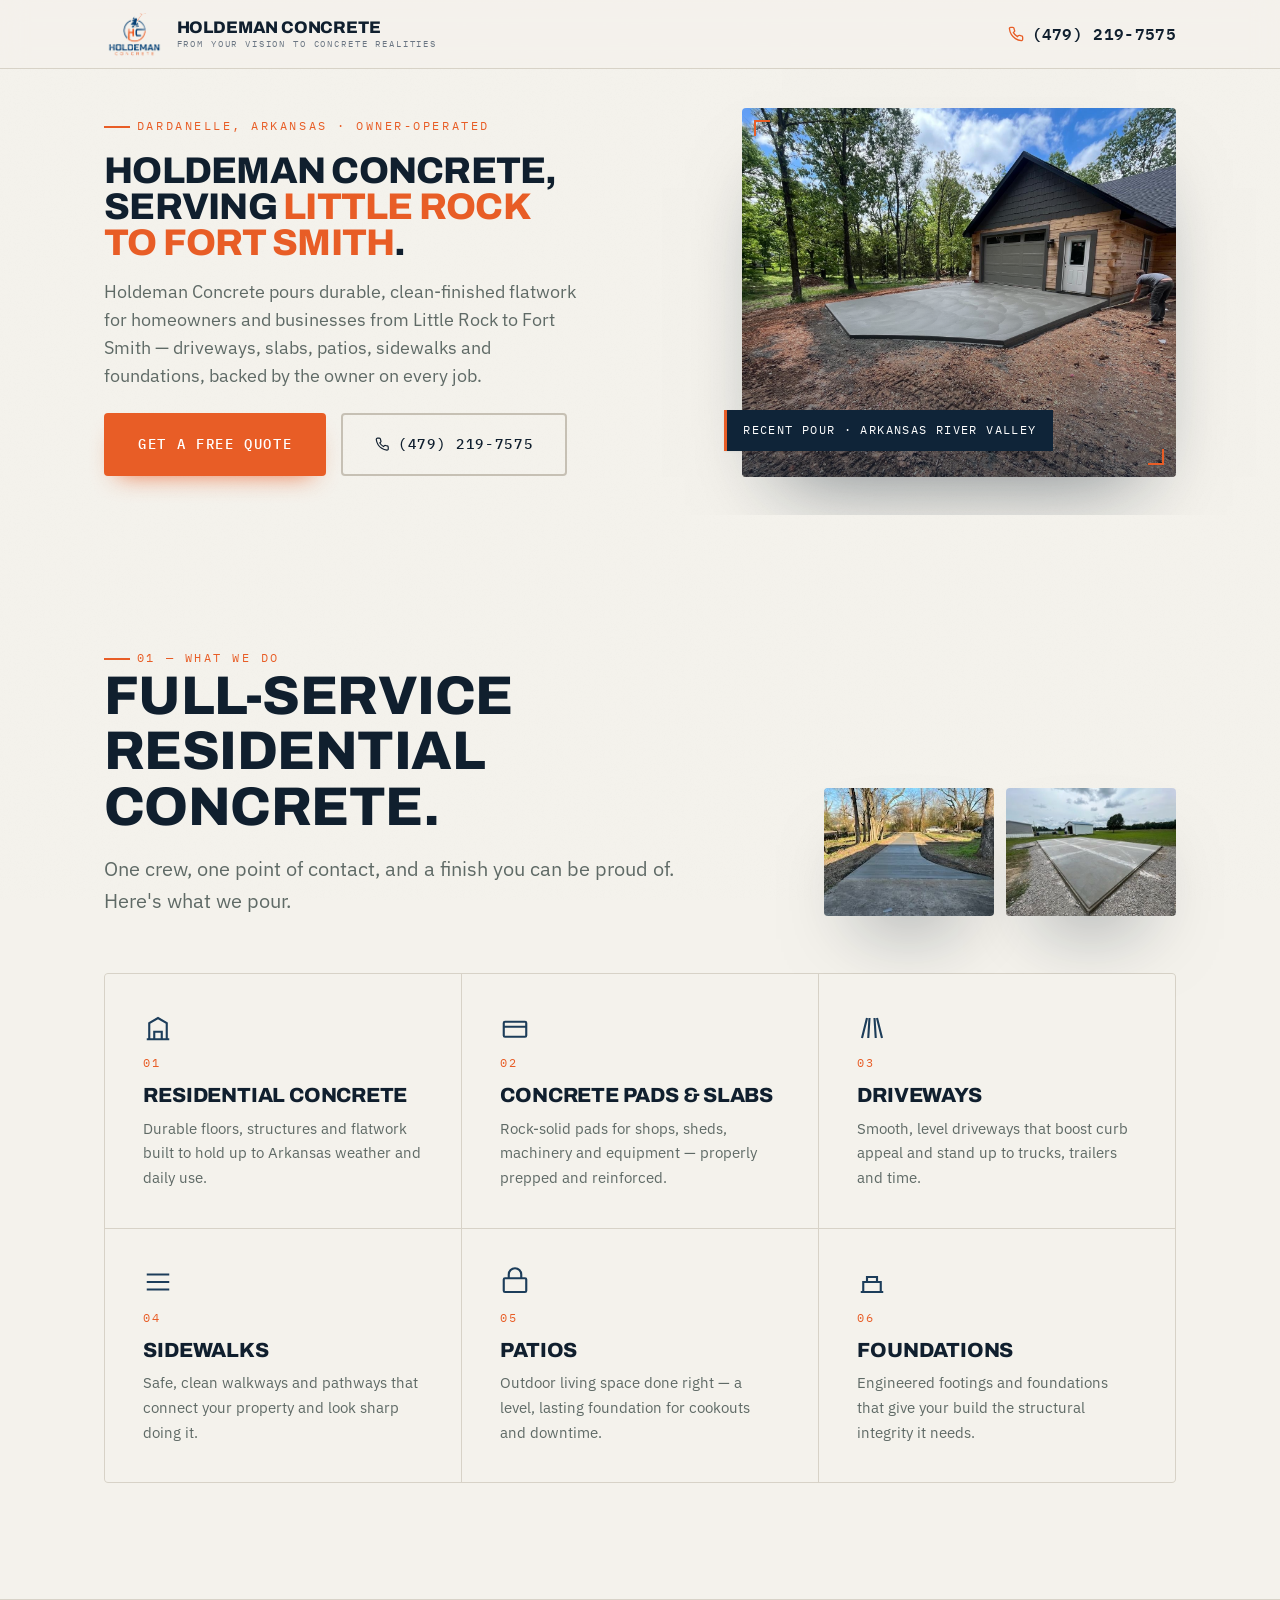
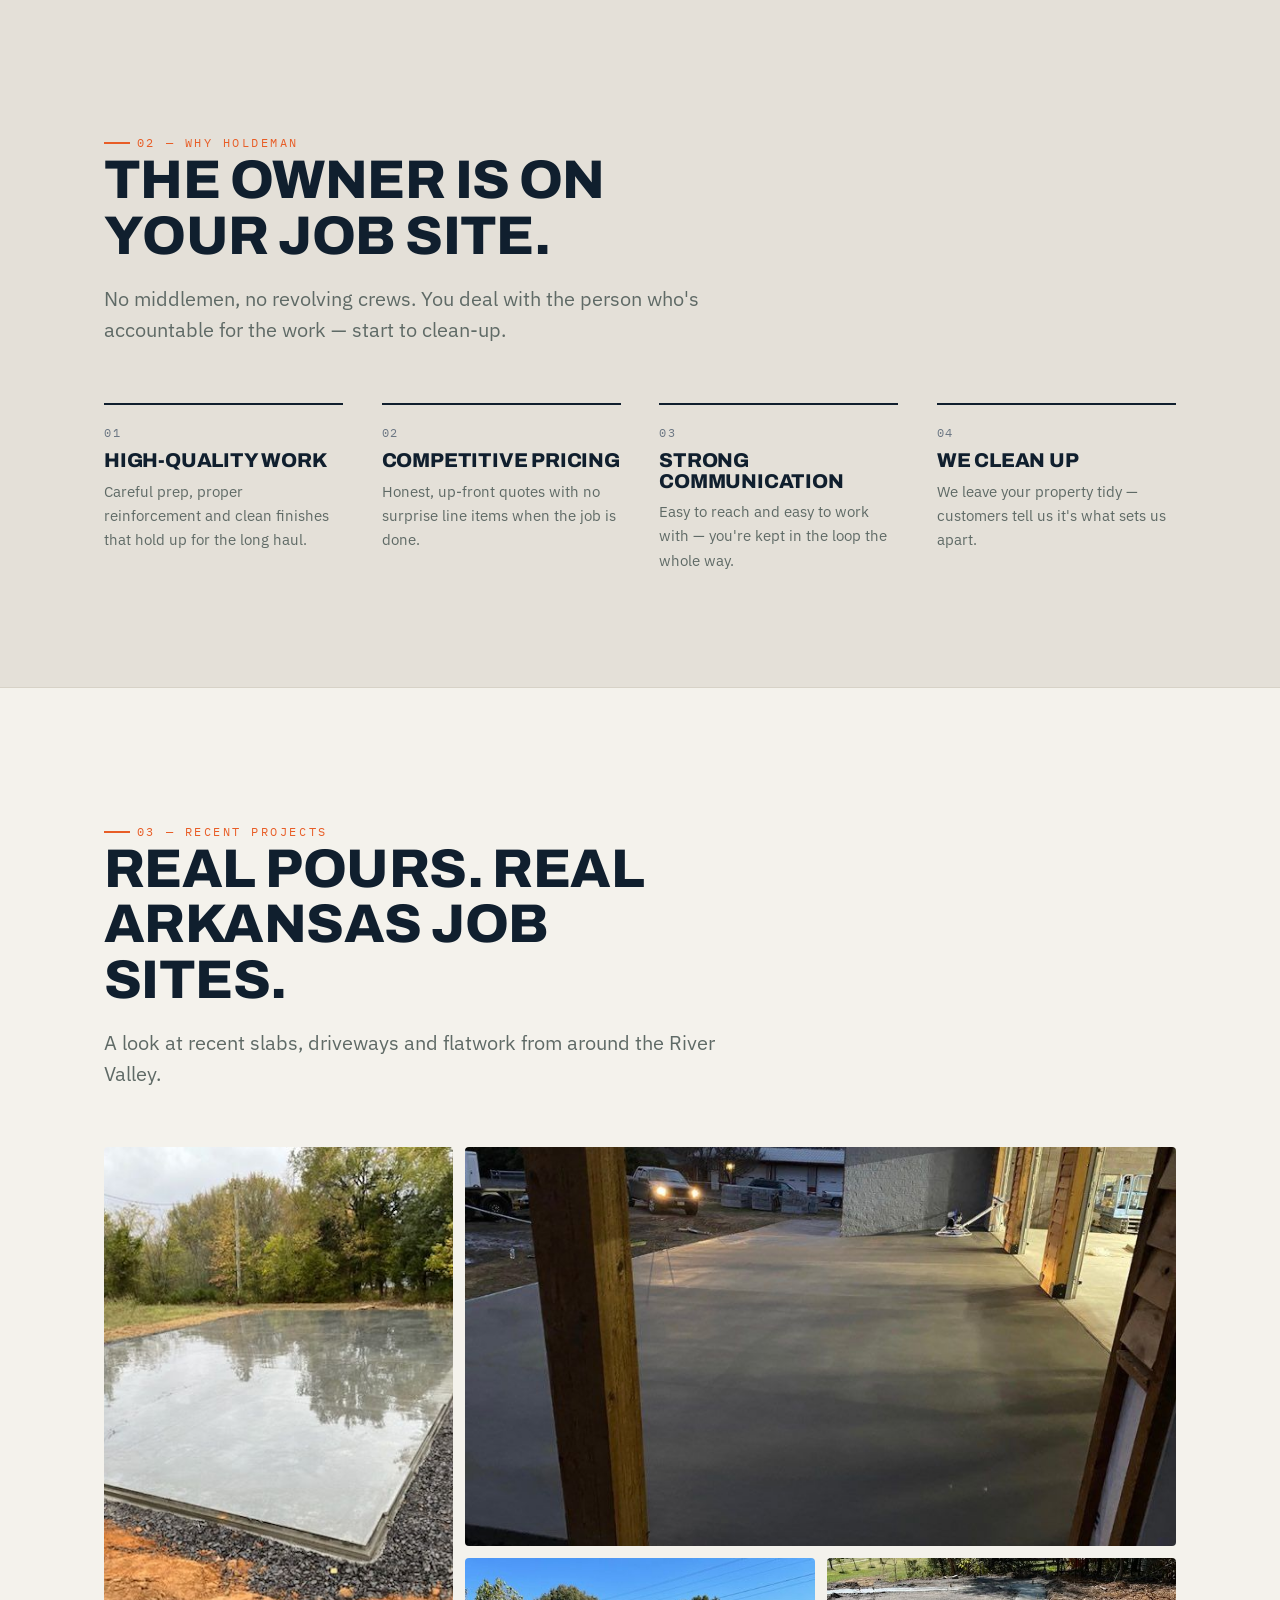
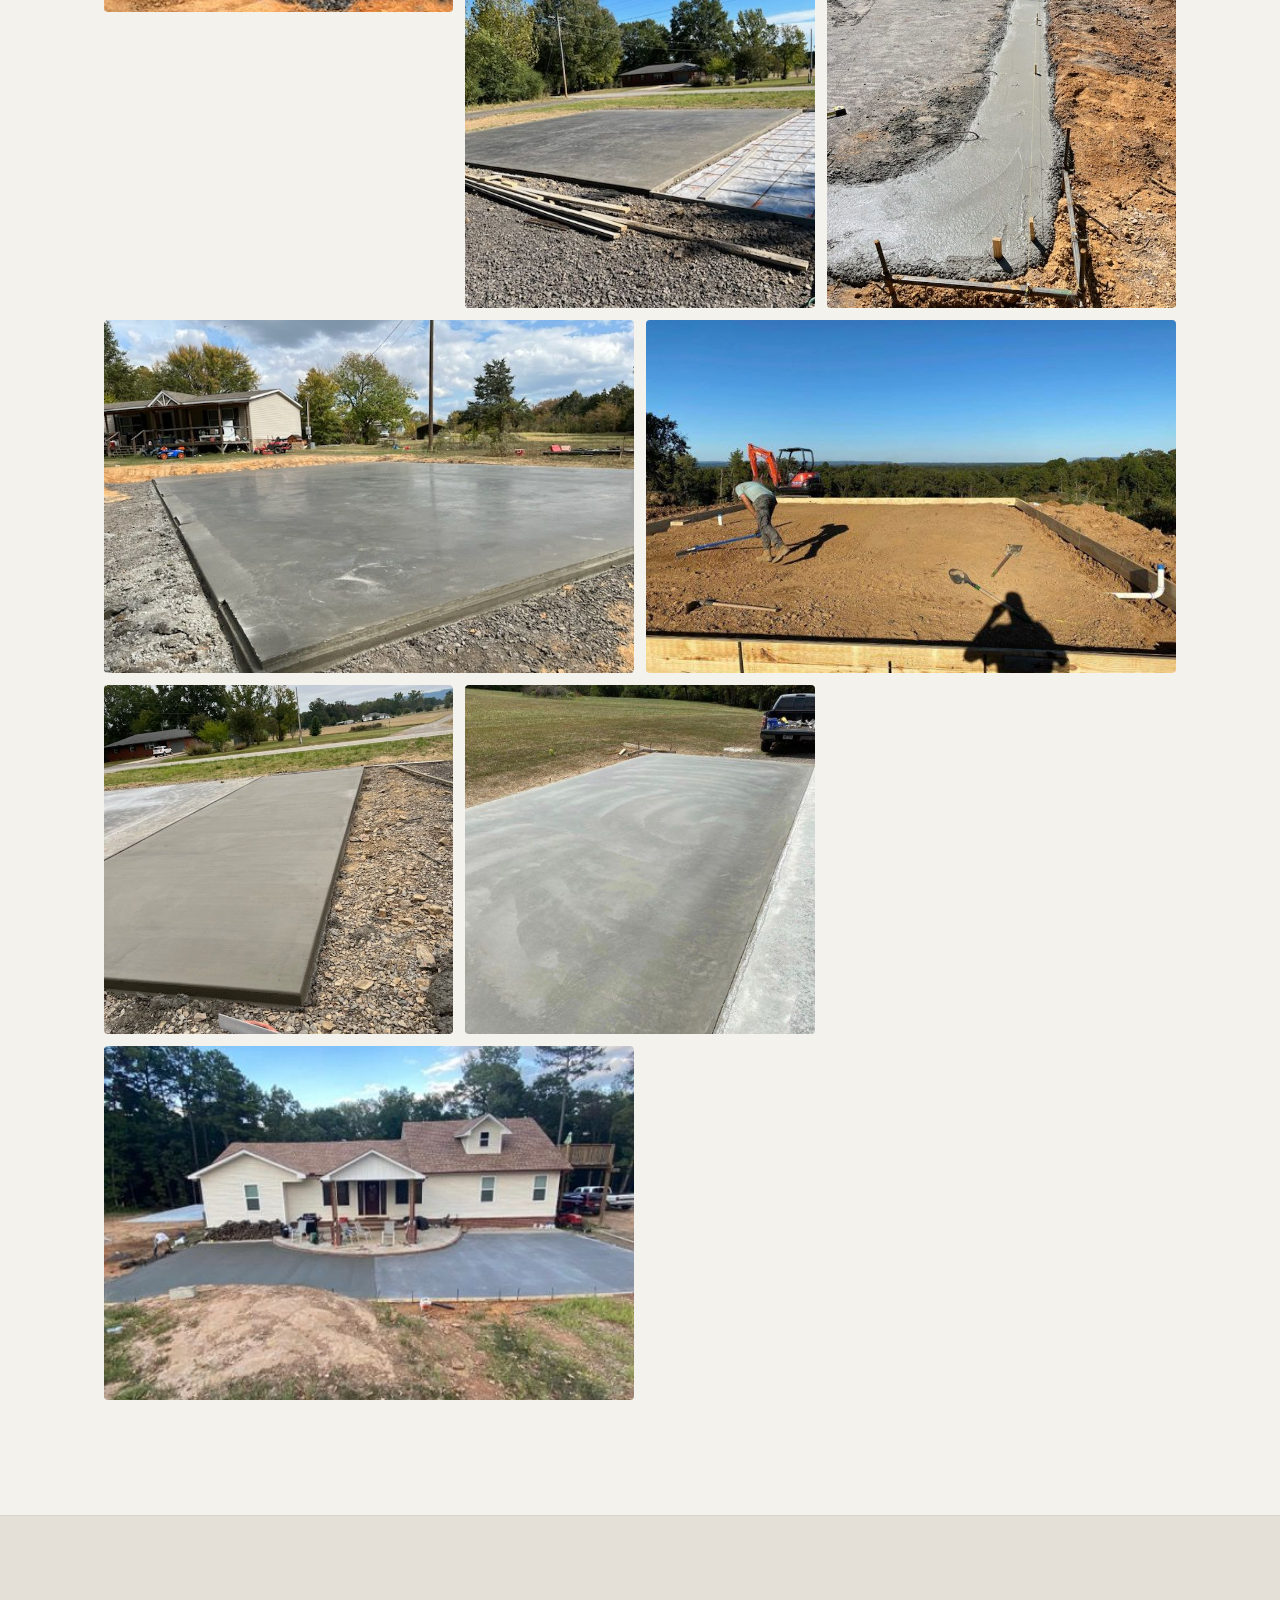
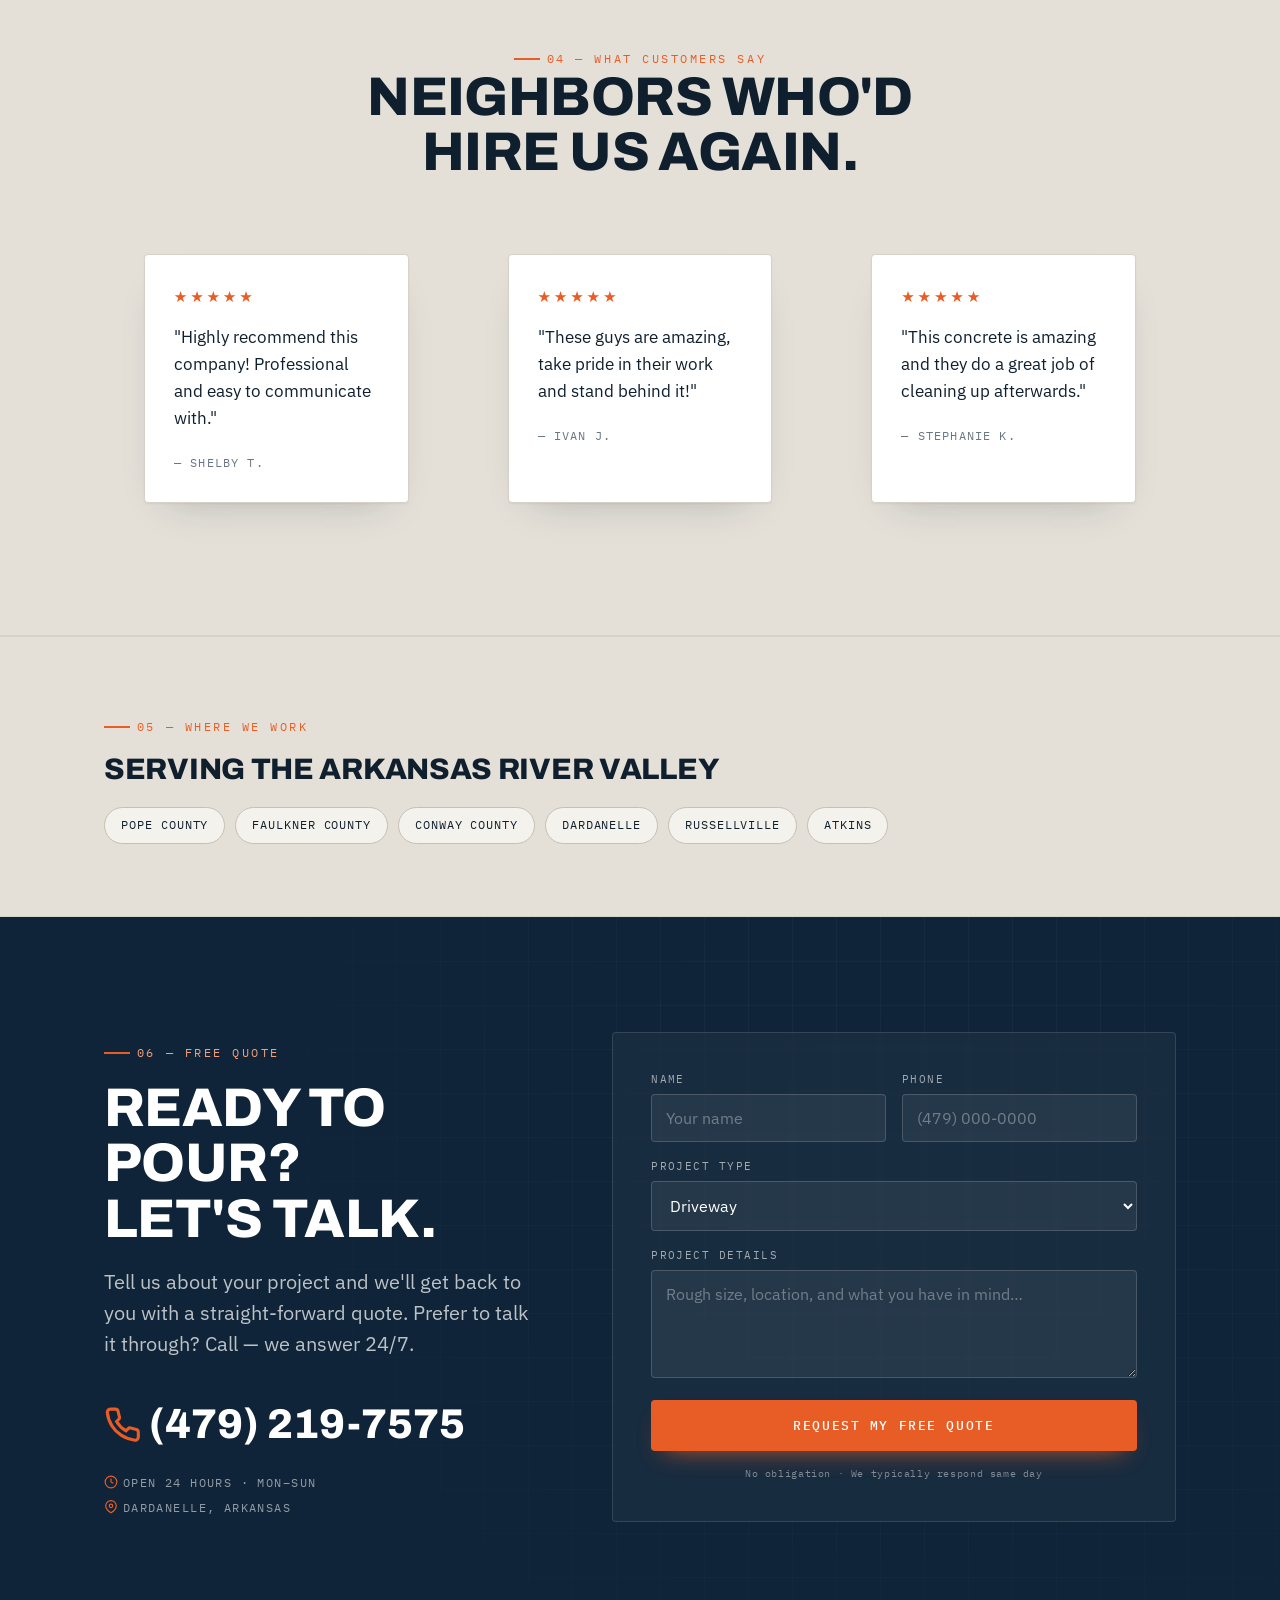
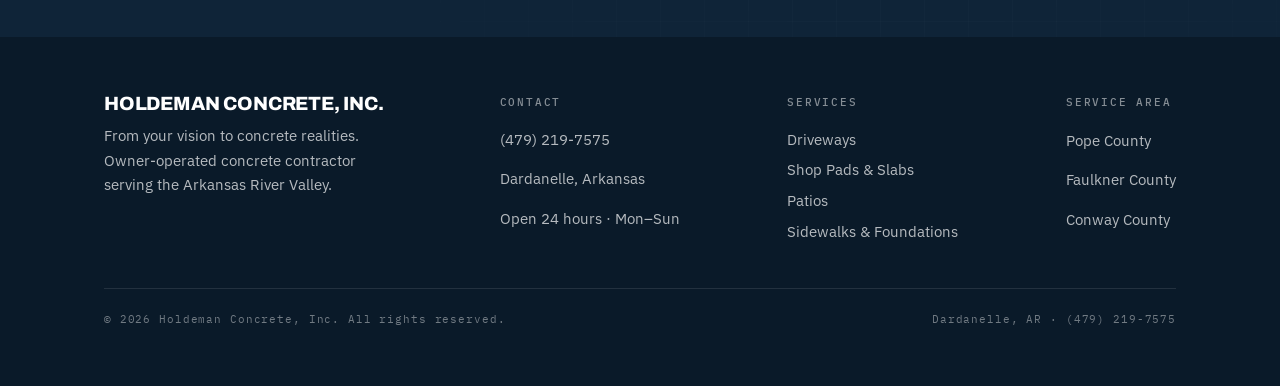
==== index.html @ 9f99ae38 "Contractor page: remove in-page menu, drop commercial refs, add two clickable thumbs (03,12) beside " ====
<!DOCTYPE html>
<html lang="en">
<head>
<meta charset="UTF-8">
<meta name="viewport" content="width=device-width, initial-scale=1.0">
<title>Holdeman Concrete, Inc. — Concrete Contractor in Dardanelle, AR</title>
<meta name="description" content="Owner-operated concrete contractor in Dardanelle, Arkansas. Driveways, slabs, patios, sidewalks & foundations across Pope, Faulkner & Conway County. Call (479) 219-7575 for a free quote.">
<link rel="icon" href="images/logo.png">
<link rel="preconnect" href="https://fonts.googleapis.com">
<link rel="preconnect" href="https://fonts.gstatic.com" crossorigin>
<link href="https://fonts.googleapis.com/css2?family=Archivo:wght@500;600;700;800;900&family=IBM+Plex+Mono:wght@400;500;600&family=IBM+Plex+Sans:wght@400;500;600&display=swap" rel="stylesheet">
<link rel="stylesheet" href="css/styles.css">
<style>
  /* Compact hero so it fits above the fold */
  .hero-tight .hero-inner {
    padding-block: clamp(22px, 3vw, 44px);
    align-items: center;
    gap: clamp(2rem, 4vw, 4rem);
  }
  .hero-tight .hero-copy { max-width: 48ch; }
  .hero-tight .hero-copy h1 {
    font-size: clamp(1.55rem, 2.9vw, 2.35rem);
    margin-bottom: 1rem;
  }
  .hero-tight .hero-copy .lead {
    font-size: clamp(1rem, 1.4vw, 1.1rem);
    margin-bottom: 0;
  }
  .hero-tight .hero-actions { margin-top: 1.4rem; }
  .hero-tight .hero-stats {
    margin-top: 1.6rem;
    padding-top: 1.4rem;
    gap: 1.1rem 2.2rem;
  }
  .hero-tight .hero-stats .stat b { font-size: 1.55rem; }
  .hero-tight .hero-media .frame { aspect-ratio: 4 / 3.4; }

  /* What We Do — title with two clickable thumbnails beside it */
  .wwd-head {
    display: flex;
    justify-content: space-between;
    align-items: flex-end;
    gap: clamp(1.5rem, 4vw, 3rem);
    flex-wrap: wrap;
    max-width: none;
  }
  .wwd-copy { max-width: 62ch; }
  .wwd-thumbs { display: flex; gap: 12px; flex-shrink: 0; }
  .wwd-thumbs a {
    display: block;
    width: clamp(110px, 14vw, 170px);
    aspect-ratio: 4 / 3;
    border-radius: var(--radius);
    overflow: hidden;
    box-shadow: var(--shadow-lg);
    transition: transform .2s ease;
  }
  .wwd-thumbs a:hover { transform: translateY(-3px); }
  .wwd-thumbs img { width: 100%; height: 100%; object-fit: cover; display: block; }
</style>
</head>
<body>

<!-- ============ HEADER ============ -->
<header class="site-header">
  <div class="wrap">
    <a class="brand" href="index.html">
      <img src="images/logo.png" alt="Holdeman Concrete logo">
      <span class="brand-txt"><b>Holdeman Concrete</b><span>From your vision to concrete realities</span></span>
    </a>
    <div class="header-cta">
      <a class="header-phone" href="tel:+14792197575">
        <svg viewBox="0 0 24 24" fill="none" stroke="currentColor" stroke-width="2"><path d="M22 16.92v3a2 2 0 0 1-2.18 2 19.79 19.79 0 0 1-8.63-3.07 19.5 19.5 0 0 1-6-6 19.79 19.79 0 0 1-3.07-8.67A2 2 0 0 1 4.11 2h3a2 2 0 0 1 2 1.72c.13.96.36 1.9.7 2.81a2 2 0 0 1-.45 2.11L8.09 9.91a16 16 0 0 0 6 6l1.27-1.27a2 2 0 0 1 2.11-.45c.9.34 1.85.57 2.81.7A2 2 0 0 1 22 16.92z"/></svg>
        <span class="num">(479) 219-7575</span>
      </a>
    </div>
  </div>
</header>

<!-- ============ HERO ============ -->
<section class="hero hero-tight">
  <div class="wrap hero-inner">
    <div class="hero-copy">
      <p class="eyebrow reveal">Dardanelle, Arkansas · Owner-Operated</p>
      <h1 class="h-xl reveal d1">Holdeman Concrete,<br>serving <span class="accent">Little Rock<br>to Fort Smith</span>.</h1>
      <p class="lead reveal d2">Holdeman Concrete pours durable, clean-finished flatwork for homeowners and businesses from Little Rock to Fort Smith — driveways, slabs, patios, sidewalks and foundations, backed by the owner on every job.</p>
      <div class="hero-actions reveal d3">
        <a class="btn btn-primary btn-lg" href="#quote">Get a Free Quote</a>
        <a class="btn btn-ghost btn-lg" href="tel:+14792197575">
          <svg viewBox="0 0 24 24" fill="none" stroke="currentColor" stroke-width="2"><path d="M22 16.92v3a2 2 0 0 1-2.18 2 19.79 19.79 0 0 1-8.63-3.07 19.5 19.5 0 0 1-6-6 19.79 19.79 0 0 1-3.07-8.67A2 2 0 0 1 4.11 2h3a2 2 0 0 1 2 1.72c.13.96.36 1.9.7 2.81a2 2 0 0 1-.45 2.11L8.09 9.91a16 16 0 0 0 6 6l1.27-1.27a2 2 0 0 1 2.11-.45c.9.34 1.85.57 2.81.7A2 2 0 0 1 22 16.92z"/></svg>
          (479) 219-7575
        </a>
      </div>
    </div>
    <div class="hero-media reveal d2">
      <div class="frame">
        <span class="corner-tick tl"></span>
        <span class="corner-tick br"></span>
        <img src="images/index-hero.jpeg" alt="Freshly poured concrete driveway approach at a wooded Arkansas home">
      </div>
      <span class="hero-tag">Recent pour · Arkansas River Valley</span>
    </div>
  </div>
</section>

<!-- ============ SERVICES ============ -->
<section class="section" id="services">
  <div class="wrap">
    <div class="section-head wwd-head reveal">
      <div class="wwd-copy">
        <p class="eyebrow">01 — What We Do</p>
        <h2 class="h-lg">Full-service<br>residential concrete.</h2>
        <p class="lead">One crew, one point of contact, and a finish you can be proud of. Here's what we pour.</p>
      </div>
      <div class="wwd-thumbs">
        <a href="#work" aria-label="See our concrete driveways and flatwork"><img src="images/wwd-driveway.jpeg" alt="Finished concrete driveway through a yard"></a>
        <a href="#work" aria-label="See our concrete pads and slabs"><img src="images/wwd-pad.jpeg" alt="Finished concrete pad in an open field"></a>
      </div>
    </div>
    <div class="services-grid reveal d1">
      <article class="service">
        <svg class="ico" viewBox="0 0 24 24" fill="none" stroke="currentColor" stroke-width="1.7"><path d="M3 21h18M5 21V8l7-4 7 4v13M9 21v-6h6v6"/></svg>
        <div class="num">01</div>
        <h3>Residential Concrete</h3>
        <p>Durable floors, structures and flatwork built to hold up to Arkansas weather and daily use.</p>
      </article>
      <article class="service">
        <svg class="ico" viewBox="0 0 24 24" fill="none" stroke="currentColor" stroke-width="1.7"><rect x="3" y="7" width="18" height="12" rx="1"/><path d="M3 11h18"/></svg>
        <div class="num">02</div>
        <h3>Concrete Pads &amp; Slabs</h3>
        <p>Rock-solid pads for shops, sheds, machinery and equipment — properly prepped and reinforced.</p>
      </article>
      <article class="service">
        <svg class="ico" viewBox="0 0 24 24" fill="none" stroke="currentColor" stroke-width="1.7"><path d="M4 20l4-16M20 20l-4-16M9 20l1-16M15 20l-1-16"/></svg>
        <div class="num">03</div>
        <h3>Driveways</h3>
        <p>Smooth, level driveways that boost curb appeal and stand up to trucks, trailers and time.</p>
      </article>
      <article class="service">
        <svg class="ico" viewBox="0 0 24 24" fill="none" stroke="currentColor" stroke-width="1.7"><path d="M3 6h18M3 12h18M3 18h18"/></svg>
        <div class="num">04</div>
        <h3>Sidewalks</h3>
        <p>Safe, clean walkways and pathways that connect your property and look sharp doing it.</p>
      </article>
      <article class="service">
        <svg class="ico" viewBox="0 0 24 24" fill="none" stroke="currentColor" stroke-width="1.7"><rect x="3" y="9" width="18" height="11" rx="1"/><path d="M7 9V6a5 5 0 0 1 10 0v3"/></svg>
        <div class="num">05</div>
        <h3>Patios</h3>
        <p>Outdoor living space done right — a level, lasting foundation for cookouts and downtime.</p>
      </article>
      <article class="service">
        <svg class="ico" viewBox="0 0 24 24" fill="none" stroke="currentColor" stroke-width="1.7"><path d="M3 20h18M5 20v-8h14v8M8 12V8h8v4"/></svg>
        <div class="num">06</div>
        <h3>Foundations</h3>
        <p>Engineered footings and foundations that give your build the structural integrity it needs.</p>
      </article>
    </div>
  </div>
</section>

<!-- ============ WHY US ============ -->
<section class="section" id="why" style="background:var(--concrete);border-block:1px solid var(--line)">
  <div class="wrap">
    <div class="section-head reveal">
      <p class="eyebrow">02 — Why Holdeman</p>
      <h2 class="h-lg">The owner is on<br>your job site.</h2>
      <p class="lead">No middlemen, no revolving crews. You deal with the person who's accountable for the work — start to clean-up.</p>
    </div>
    <div class="features reveal d1">
      <div class="feature"><div class="k">01</div><h3>High-Quality Work</h3><p>Careful prep, proper reinforcement and clean finishes that hold up for the long haul.</p></div>
      <div class="feature"><div class="k">02</div><h3>Competitive Pricing</h3><p>Honest, up-front quotes with no surprise line items when the job is done.</p></div>
      <div class="feature"><div class="k">03</div><h3>Strong Communication</h3><p>Easy to reach and easy to work with — you're kept in the loop the whole way.</p></div>
      <div class="feature"><div class="k">04</div><h3>We Clean Up</h3><p>We leave your property tidy — customers tell us it's what sets us apart.</p></div>
    </div>
  </div>
</section>

<!-- ============ OUR WORK / GALLERY ============ -->
<section class="section" id="work">
  <div class="wrap">
    <div class="section-head reveal">
      <p class="eyebrow">03 — Recent Projects</p>
      <h2 class="h-lg">Real pours. Real<br>Arkansas job sites.</h2>
      <p class="lead">A look at recent slabs, driveways and flatwork from around the River Valley.</p>
    </div>
    <div class="gallery reveal d1">
      <figure class="g-tall"><img src="images/wet-finished-slab.jpeg" alt="Freshly finished concrete slab with gravel edge"><figcaption>Slab · fresh finish</figcaption></figure>
      <figure class="g-wide"><img src="images/residential-driveway-home.jpeg" alt="Concrete driveway wrapping a rural home"><figcaption>Residential driveway</figcaption></figure>
      <figure class="g-sq"><img src="images/shop-pad-field.jpeg" alt="Large shop pad poured in an open field"><figcaption>Shop pad</figcaption></figure>
      <figure class="g-sq"><img src="images/sidewalk-pour.jpeg" alt="Concrete sidewalk being poured between two slabs"><figcaption>Sidewalk pour</figcaption></figure>
      <figure class="g-half"><img src="images/large-slab-cured.jpeg" alt="Large cured concrete slab near a home"><figcaption>Building slab</figcaption></figure>
      <figure class="g-half"><img src="images/shop-floor-dusk.jpeg" alt="Interior shop floor freshly power-troweled at dusk"><figcaption>Shop floor</figcaption></figure>
      <figure class="g-sq"><img src="images/driveway-slab-rural.jpeg" alt="Rural concrete driveway slab"><figcaption>Driveway slab</figcaption></figure>
      <figure class="g-sq"><img src="images/finished-pad-truck.jpeg" alt="Finished concrete pad with work truck"><figcaption>Finished pad</figcaption></figure>
      <figure class="g-half"><img src="images/patio-flatwork-home.jpeg" alt="Concrete flatwork and patio around a home"><figcaption>Patio &amp; flatwork</figcaption></figure>
    </div>
  </div>
</section>

<!-- ============ REVIEWS ============ -->
<section class="section" id="reviews" style="background:var(--concrete);border-block:1px solid var(--line)">
  <div class="wrap">
    <div class="section-head center reveal">
      <p class="eyebrow">04 — What Customers Say</p>
      <h2 class="h-lg">Neighbors who'd<br>hire us again.</h2>
    </div>
    <div class="reviews reveal d1">
      <blockquote class="review">
        <div class="stars">★★★★★</div>
        <p>"Highly recommend this company! Professional and easy to communicate with."</p>
        <div class="who">— Shelby T.</div>
      </blockquote>
      <blockquote class="review">
        <div class="stars">★★★★★</div>
        <p>"These guys are amazing, take pride in their work and stand behind it!"</p>
        <div class="who">— Ivan J.</div>
      </blockquote>
      <blockquote class="review">
        <div class="stars">★★★★★</div>
        <p>"This concrete is amazing and they do a great job of cleaning up afterwards."</p>
        <div class="who">— Stephanie K.</div>
      </blockquote>
    </div>
  </div>
</section>

<!-- ============ SERVICE AREA ============ -->
<section class="area-band section" id="area" style="padding-block:clamp(40px,6vw,72px)">
  <div class="wrap area-inner reveal">
    <div>
      <p class="eyebrow">05 — Where We Work</p>
      <h2 class="h-md" style="text-transform:uppercase">Serving the Arkansas River Valley</h2>
    </div>
    <div class="cties">
      <span class="chip">Pope County</span>
      <span class="chip">Faulkner County</span>
      <span class="chip">Conway County</span>
      <span class="chip">Dardanelle</span>
      <span class="chip">Russellville</span>
      <span class="chip">Atkins</span>
    </div>
  </div>
</section>

<!-- ============ CTA + QUOTE FORM ============ -->
<section class="cta-band section" id="quote">
  <div class="wrap cta-grid">
    <div class="reveal">
      <p class="eyebrow on-dark">06 — Free Quote</p>
      <h2 class="h-lg">Ready to pour?<br>Let's talk.</h2>
      <p class="lead">Tell us about your project and we'll get back to you with a straight-forward quote. Prefer to talk it through? Call — we answer 24/7.</p>
      <div class="cta-contact">
        <a class="big-phone" href="tel:+14792197575">
          <svg viewBox="0 0 24 24" fill="none" stroke="currentColor" stroke-width="2"><path d="M22 16.92v3a2 2 0 0 1-2.18 2 19.79 19.79 0 0 1-8.63-3.07 19.5 19.5 0 0 1-6-6 19.79 19.79 0 0 1-3.07-8.67A2 2 0 0 1 4.11 2h3a2 2 0 0 1 2 1.72c.13.96.36 1.9.7 2.81a2 2 0 0 1-.45 2.11L8.09 9.91a16 16 0 0 0 6 6l1.27-1.27a2 2 0 0 1 2.11-.45c.9.34 1.85.57 2.81.7A2 2 0 0 1 22 16.92z"/></svg>
          (479) 219-7575
        </a>
        <div class="cta-meta">
          <span><svg viewBox="0 0 24 24" fill="none" stroke="currentColor" stroke-width="2"><circle cx="12" cy="12" r="10"/><path d="M12 6v6l4 2"/></svg>Open 24 hours · Mon–Sun</span>
          <span><svg viewBox="0 0 24 24" fill="none" stroke="currentColor" stroke-width="2"><path d="M21 10c0 7-9 12-9 12s-9-5-9-12a9 9 0 0 1 18 0z"/><circle cx="12" cy="10" r="3"/></svg>Dardanelle, Arkansas</span>
        </div>
      </div>
    </div>
    <form class="quote-form reveal d1" action="https://formspree.io/f/YOUR_FORM_ID" method="POST">
      <div class="frow">
        <div class="field"><label for="name">Name</label><input id="name" name="name" type="text" placeholder="Your name" required></div>
        <div class="field"><label for="phone">Phone</label><input id="phone" name="phone" type="tel" placeholder="(479) 000-0000" required></div>
      </div>
      <div class="field"><label for="service">Project Type</label>
        <select id="service" name="service">
          <option>Driveway</option><option>Concrete Pad / Slab</option><option>Shop / Equipment Pad</option>
          <option>Patio</option><option>Sidewalk</option><option>Foundation</option><option>Other / Not Sure</option>
        </select>
      </div>
      <div class="field"><label for="details">Project Details</label><textarea id="details" name="details" rows="4" placeholder="Rough size, location, and what you have in mind…"></textarea></div>
      <button type="submit" class="btn btn-primary">Request My Free Quote</button>
      <p class="form-note">No obligation · We typically respond same day</p>
    </form>
  </div>
</section>

<!-- ============ FOOTER ============ -->
<footer class="site-footer">
  <div class="wrap">
    <div class="footer-grid">
      <div class="foot-col">
        <span class="brand-txt"><b style="font-family:var(--display);font-size:1.2rem;text-transform:uppercase">Holdeman Concrete, Inc.</b></span>
        <p style="margin-top:.6rem;max-width:32ch">From your vision to concrete realities. Owner-operated concrete contractor serving the Arkansas River Valley.</p>
      </div>
      <div class="foot-col">
        <h4>Contact</h4>
        <a href="tel:+14792197575">(479) 219-7575</a>
        <p>Dardanelle, Arkansas</p>
        <p>Open 24 hours · Mon–Sun</p>
      </div>
      <div class="foot-col">
        <h4>Services</h4>
        <a href="#services">Driveways</a>
        <a href="#services">Shop Pads &amp; Slabs</a>
        <a href="#services">Patios</a>
        <a href="#services">Sidewalks &amp; Foundations</a>
      </div>
      <div class="foot-col">
        <h4>Service Area</h4>
        <p>Pope County</p>
        <p>Faulkner County</p>
        <p>Conway County</p>
      </div>
    </div>
    <div class="foot-bottom">
      <span>© 2026 Holdeman Concrete, Inc. All rights reserved.</span>
      <span>Dardanelle, AR · (479) 219-7575</span>
    </div>
  </div>
</footer>

<script src="js/main.js"></script>
</body>
</html>
---- css/styles.css ----
/* =========================================================
   Holdeman Concrete, Inc. — design system
   Clean & modern · blueprint/engineering precision
   Navy + construction orange on warm concrete-white
   ========================================================= */

:root {
  /* Brand */
  --ink:      #101f2e;   /* navy-black text */
  --navy:     #1c3d5a;
  --navy-2:   #0f2438;   /* deep navy for dark bands */
  --navy-3:   #0a1a29;
  --orange:   #e85d26;
  --orange-2: #cc4c1a;   /* hover */
  --orange-tint: #fbe9e0;

  /* Concrete neutrals */
  --paper:    #f4f2ec;   /* warm concrete white */
  --paper-2:  #eeeae1;
  --concrete: #e4e0d8;
  --line:     #d7d2c7;   /* hairlines */
  --line-dk:  #c6c0b4;
  --steel:    #6b7683;   /* cool secondary gray */
  --muted:    #5f6a66;

  /* Type */
  --display: "Archivo", system-ui, sans-serif;
  --body:    "IBM Plex Sans", system-ui, sans-serif;
  --mono:    "IBM Plex Mono", ui-monospace, monospace;

  /* Rhythm */
  --wrap: 1200px;
  --gutter: clamp(20px, 5vw, 64px);
  --radius: 4px;
  --shadow: 0 1px 2px rgba(16,31,46,.06), 0 18px 40px -24px rgba(16,31,46,.28);
  --shadow-lg: 0 40px 80px -40px rgba(10,26,41,.55);
}

* { box-sizing: border-box; }

html { scroll-behavior: smooth; -webkit-text-size-adjust: 100%; }

body {
  margin: 0;
  font-family: var(--body);
  color: var(--ink);
  background: var(--paper);
  line-height: 1.6;
  font-size: 17px;
  -webkit-font-smoothing: antialiased;
  overflow-x: hidden;
}

img { max-width: 100%; display: block; }
a { color: inherit; text-decoration: none; }

/* ---- Concrete grain overlay on paper ---- */
body::before {
  content: "";
  position: fixed;
  inset: 0;
  z-index: 0;
  pointer-events: none;
  opacity: .5;
  background-image: url("data:image/svg+xml,%3Csvg xmlns='http://www.w3.org/2000/svg' width='140' height='140'%3E%3Cfilter id='n'%3E%3CfeTurbulence type='fractalNoise' baseFrequency='0.85' numOctaves='2' stitchTiles='stitch'/%3E%3C/filter%3E%3Crect width='100%25' height='100%25' filter='url(%23n)' opacity='0.035'/%3E%3C/svg%3E");
}
body > * { position: relative; z-index: 1; }

/* =========================================================
   Layout helpers
   ========================================================= */
.wrap { max-width: var(--wrap); margin-inline: auto; padding-inline: var(--gutter); }
.section { padding-block: clamp(64px, 9vw, 128px); }

.eyebrow {
  font-family: var(--mono);
  font-size: .72rem;
  letter-spacing: .22em;
  text-transform: uppercase;
  color: var(--orange);
  display: inline-flex;
  align-items: center;
  gap: .6em;
  margin: 0 0 1.1rem;
}
.eyebrow::before {
  content: "";
  width: 26px; height: 2px;
  background: var(--orange);
  display: inline-block;
}
.eyebrow.on-dark { color: #f0a17f; }
.eyebrow.on-dark::before { background: var(--orange); }

h1, h2, h3 { font-family: var(--display); font-weight: 800; line-height: 1.02; letter-spacing: -.01em; margin: 0; }

.h-xl {
  font-size: clamp(2.6rem, 7vw, 5.4rem);
  text-transform: uppercase;
  letter-spacing: -.02em;
  line-height: .96;
}
.h-lg { font-size: clamp(2rem, 4.6vw, 3.4rem); text-transform: uppercase; }
.h-md { font-size: clamp(1.35rem, 2.4vw, 1.85rem); }

.lead { font-size: clamp(1.05rem, 1.6vw, 1.22rem); color: var(--muted); max-width: 60ch; }

/* =========================================================
   Buttons
   ========================================================= */
.btn {
  --pad-y: .95rem;
  display: inline-flex;
  align-items: center;
  gap: .65em;
  padding: var(--pad-y) 1.6rem;
  font-family: var(--mono);
  font-size: .82rem;
  letter-spacing: .12em;
  text-transform: uppercase;
  font-weight: 500;
  border-radius: var(--radius);
  border: 2px solid transparent;
  cursor: pointer;
  transition: transform .18s ease, background .18s ease, color .18s ease, box-shadow .18s ease;
  white-space: nowrap;
}
.btn svg { width: 1.05em; height: 1.05em; }
.btn-primary { background: var(--orange); color: #fff; box-shadow: 0 12px 24px -14px rgba(232,93,38,.9); }
.btn-primary:hover { background: var(--orange-2); transform: translateY(-2px); }
.btn-ghost { background: transparent; border-color: var(--line-dk); color: var(--ink); }
.btn-ghost:hover { border-color: var(--ink); transform: translateY(-2px); }
.btn-ghost.on-dark { border-color: rgba(255,255,255,.28); color: #fff; }
.btn-ghost.on-dark:hover { border-color: #fff; background: rgba(255,255,255,.06); }
.btn-lg { --pad-y: 1.15rem; font-size: .86rem; padding-inline: 2rem; }

/* =========================================================
   Header
   ========================================================= */
.site-header {
  position: sticky;
  top: 0;
  z-index: 50;
  background: rgba(244,242,236,.86);
  backdrop-filter: blur(12px);
  border-bottom: 1px solid var(--line);
}
.site-header .wrap {
  display: flex;
  align-items: center;
  justify-content: space-between;
  gap: 1rem;
  padding-block: .7rem;
}
.brand { display: flex; align-items: center; gap: .7rem; }
.brand img { height: 46px; width: auto; }
.brand-txt { display: flex; flex-direction: column; line-height: 1; }
.brand-txt b { font-family: var(--display); font-weight: 800; text-transform: uppercase; letter-spacing: -.01em; font-size: 1.05rem; }
.brand-txt span { font-family: var(--mono); font-size: .58rem; letter-spacing: .2em; text-transform: uppercase; color: var(--steel); margin-top: 3px; }
.header-cta { display: flex; align-items: center; gap: .9rem; }
.header-phone {
  font-family: var(--mono);
  font-weight: 600;
  font-size: 1rem;
  letter-spacing: .02em;
  display: inline-flex;
  align-items: center;
  gap: .5em;
}
.header-phone svg { width: 1em; height: 1em; color: var(--orange); }
@media (max-width: 720px) {
  .brand-txt span { display: none; }
  .header-phone .num { display: none; }
}

/* =========================================================
   Hero
   ========================================================= */
.hero { position: relative; overflow: hidden; }
.hero-inner {
  display: grid;
  grid-template-columns: 1.15fr .85fr;
  gap: clamp(2rem, 5vw, 5rem);
  align-items: center;
  padding-block: clamp(48px, 8vw, 104px);
}
.hero-copy { max-width: 42ch; }
.hero-copy h1 { margin-bottom: 1.4rem; }
.hero-copy h1 .accent { color: var(--orange); }
.hero-actions { display: flex; flex-wrap: wrap; gap: .9rem; margin-top: 2rem; }
.hero-stats {
  display: flex;
  flex-wrap: wrap;
  gap: 2rem 2.6rem;
  margin-top: 2.6rem;
  padding-top: 2rem;
  border-top: 1px solid var(--line);
}
.stat b { font-family: var(--display); font-weight: 800; font-size: 1.9rem; display: block; line-height: 1; }
.stat span { font-family: var(--mono); font-size: .68rem; letter-spacing: .14em; text-transform: uppercase; color: var(--steel); }

/* Hero media — framed with blueprint ticks */
.hero-media { position: relative; }
.hero-media .frame {
  position: relative;
  border-radius: var(--radius);
  overflow: hidden;
  box-shadow: var(--shadow-lg);
  aspect-ratio: 4 / 5;
}
.hero-media .frame img { width: 100%; height: 100%; object-fit: cover; }
.hero-media .frame::after {
  content: "";
  position: absolute; inset: 0;
  background: linear-gradient(180deg, rgba(15,36,56,0) 40%, rgba(15,36,56,.55) 100%);
}
.hero-tag {
  position: absolute;
  left: -18px; bottom: 26px;
  background: var(--navy-2);
  color: #fff;
  font-family: var(--mono);
  font-size: .72rem;
  letter-spacing: .12em;
  text-transform: uppercase;
  padding: .7rem 1rem;
  border-left: 3px solid var(--orange);
  box-shadow: var(--shadow);
  z-index: 2;
}
.corner-tick { position: absolute; width: 16px; height: 16px; border: 2px solid var(--orange); z-index: 2; }
.corner-tick.tl { top: 12px; left: 12px; border-right: 0; border-bottom: 0; }
.corner-tick.br { bottom: 12px; right: 12px; border-left: 0; border-top: 0; }

@media (max-width: 900px) {
  .hero-inner { grid-template-columns: 1fr; }
  .hero-media { order: -1; max-width: 520px; }
  .hero-tag { left: 0; }
}

/* =========================================================
   Section index menu (contractor page)
   ========================================================= */
.section-index {
  position: sticky;
  top: 63px;
  z-index: 40;
  background: var(--navy-2);
  border-bottom: 1px solid rgba(255,255,255,.08);
}
.section-index .wrap {
  display: flex;
  align-items: center;
  gap: 1.6rem;
  overflow-x: auto;
  padding-block: .7rem;
  scrollbar-width: none;
}
.section-index .wrap::-webkit-scrollbar { display: none; }
.section-index a {
  font-family: var(--mono);
  font-size: .72rem;
  letter-spacing: .14em;
  text-transform: uppercase;
  color: rgba(255,255,255,.62);
  white-space: nowrap;
  padding: .3rem 0;
  border-bottom: 2px solid transparent;
  transition: color .16s ease, border-color .16s ease;
  display: inline-flex;
  gap: .5em;
}
.section-index a .n { color: var(--orange); }
.section-index a:hover, .section-index a.active { color: #fff; border-color: var(--orange); }
.section-index .label {
  font-family: var(--mono);
  font-size: .68rem;
  letter-spacing: .18em;
  text-transform: uppercase;
  color: rgba(255,255,255,.4);
  margin-right: auto;
  white-space: nowrap;
}
@media (max-width: 640px) { .section-index .label { display: none; } }

/* =========================================================
   Section headers
   ========================================================= */
.section-head { max-width: 62ch; margin-bottom: clamp(2.4rem, 5vw, 3.6rem); }
.section-head.center { margin-inline: auto; text-align: center; }
.section-head.center .eyebrow { justify-content: center; }
.section-head p { margin: 1.2rem 0 0; }

/* =========================================================
   Services grid
   ========================================================= */
.services-grid {
  display: grid;
  grid-template-columns: repeat(auto-fill, minmax(280px, 1fr));
  gap: 1px;
  background: var(--line);
  border: 1px solid var(--line);
  border-radius: var(--radius);
  overflow: hidden;
}
.service {
  background: var(--paper);
  padding: clamp(1.6rem, 3vw, 2.4rem);
  transition: background .2s ease, transform .2s ease;
  position: relative;
}
.service:hover { background: #fff; }
.service .num { font-family: var(--mono); font-size: .72rem; letter-spacing: .1em; color: var(--orange); }
.service h3 { font-size: 1.28rem; margin: .8rem 0 .6rem; text-transform: uppercase; }
.service p { margin: 0; color: var(--muted); font-size: .96rem; }
.service .ico { width: 30px; height: 30px; color: var(--navy); margin-bottom: .2rem; }
.service::after {
  content: "";
  position: absolute; left: 0; bottom: 0;
  height: 3px; width: 0;
  background: var(--orange);
  transition: width .3s ease;
}
.service:hover::after { width: 100%; }

/* =========================================================
   Why-choose / feature strip
   ========================================================= */
.features {
  display: grid;
  grid-template-columns: repeat(auto-fit, minmax(220px, 1fr));
  gap: clamp(1.4rem, 3vw, 2.4rem);
}
.feature { border-top: 2px solid var(--ink); padding-top: 1.2rem; }
.feature .k { font-family: var(--mono); font-size: .72rem; letter-spacing: .14em; text-transform: uppercase; color: var(--steel); }
.feature h3 { font-size: 1.25rem; margin: .5rem 0 .5rem; text-transform: uppercase; }
.feature p { margin: 0; color: var(--muted); font-size: .95rem; }

/* =========================================================
   Split / detail block (pads & patios pages)
   ========================================================= */
.split {
  display: grid;
  grid-template-columns: 1fr 1fr;
  gap: clamp(2rem, 5vw, 4.5rem);
  align-items: center;
}
.split.reverse .split-media { order: 2; }
.split-media {
  position: relative;
  border-radius: var(--radius);
  overflow: hidden;
  box-shadow: var(--shadow);
  aspect-ratio: 5 / 4;
}
.split-media img { width: 100%; height: 100%; object-fit: cover; }
.split ul { list-style: none; padding: 0; margin: 1.6rem 0 0; display: grid; gap: .8rem; }
.split ul li { display: flex; gap: .8rem; align-items: flex-start; color: var(--ink); }
.split ul li svg { width: 20px; height: 20px; color: var(--orange); flex: none; margin-top: 3px; }
@media (max-width: 820px) {
  .split { grid-template-columns: 1fr; }
  .split.reverse .split-media { order: -1; }
}

/* =========================================================
   Gallery
   ========================================================= */
.gallery {
  display: grid;
  grid-template-columns: repeat(12, 1fr);
  gap: 12px;
}
.gallery figure { margin: 0; position: relative; overflow: hidden; border-radius: var(--radius); background: var(--concrete); }
.gallery img { width: 100%; height: 100%; object-fit: cover; transition: transform .6s cubic-bezier(.2,.7,.2,1); }
.gallery figure:hover img { transform: scale(1.05); }
.gallery figcaption {
  position: absolute; left: 0; bottom: 0;
  font-family: var(--mono); font-size: .64rem; letter-spacing: .12em; text-transform: uppercase;
  color: #fff; padding: .6rem .7rem;
  background: linear-gradient(0deg, rgba(15,36,56,.8), transparent);
  width: 100%;
  opacity: 0; transform: translateY(6px);
  transition: opacity .25s ease, transform .25s ease;
}
.gallery figure:hover figcaption { opacity: 1; transform: none; }
.g-tall { grid-column: span 4; grid-row: span 2; aspect-ratio: 3/4; }
.g-wide { grid-column: span 8; aspect-ratio: 16/9; }
.g-sq   { grid-column: span 4; aspect-ratio: 1; }
.g-half { grid-column: span 6; aspect-ratio: 3/2; }
@media (max-width: 780px) {
  .gallery { grid-template-columns: repeat(2, 1fr); }
  .g-tall, .g-wide, .g-sq, .g-half { grid-column: span 1; grid-row: auto; aspect-ratio: 4/3; }
}

/* =========================================================
   Testimonials
   ========================================================= */
.reviews { display: grid; grid-template-columns: repeat(auto-fit, minmax(260px, 1fr)); gap: 1.2rem; }
.review {
  background: #fff;
  border: 1px solid var(--line);
  border-radius: var(--radius);
  padding: 1.8rem;
  box-shadow: var(--shadow);
}
.review .stars { color: var(--orange); letter-spacing: .18em; font-size: .95rem; }
.review p { font-size: 1.05rem; margin: 1rem 0 1.4rem; }
.review .who { font-family: var(--mono); font-size: .74rem; letter-spacing: .1em; text-transform: uppercase; color: var(--steel); }

/* =========================================================
   Dark CTA + quote form
   ========================================================= */
.cta-band {
  background: var(--navy-2);
  color: #fff;
  position: relative;
  overflow: hidden;
}
.cta-band::before {
  content: "";
  position: absolute; inset: 0;
  background-image: linear-gradient(rgba(255,255,255,.04) 1px, transparent 1px), linear-gradient(90deg, rgba(255,255,255,.04) 1px, transparent 1px);
  background-size: 44px 44px;
  mask-image: radial-gradient(circle at 70% 30%, #000, transparent 75%);
  pointer-events: none;
}
.cta-grid {
  display: grid;
  grid-template-columns: 1fr 1fr;
  gap: clamp(2rem, 6vw, 5rem);
  align-items: center;
}
.cta-grid h2 { color: #fff; margin-bottom: 1.2rem; }
.cta-grid .lead { color: rgba(255,255,255,.72); }
.cta-contact { margin-top: 2rem; display: grid; gap: 1rem; }
.cta-contact a.big-phone {
  font-family: var(--display); font-weight: 800;
  font-size: clamp(1.8rem, 4vw, 2.6rem);
  color: #fff; display: inline-flex; align-items: center; gap: .5rem;
}
.cta-contact a.big-phone svg { width: .9em; height: .9em; color: var(--orange); }
.cta-meta { font-family: var(--mono); font-size: .74rem; letter-spacing: .12em; text-transform: uppercase; color: rgba(255,255,255,.55); display: grid; gap: .4rem; }
.cta-meta span svg { width: 14px; height: 14px; color: var(--orange); vertical-align: -2px; margin-right: .4em; }

/* Form */
.quote-form {
  background: rgba(255,255,255,.04);
  border: 1px solid rgba(255,255,255,.12);
  border-radius: var(--radius);
  padding: clamp(1.5rem, 3vw, 2.4rem);
  backdrop-filter: blur(4px);
}
.quote-form .frow { display: grid; grid-template-columns: 1fr 1fr; gap: 1rem; }
.field { display: flex; flex-direction: column; gap: .4rem; margin-bottom: 1rem; }
.field label { font-family: var(--mono); font-size: .66rem; letter-spacing: .14em; text-transform: uppercase; color: rgba(255,255,255,.6); }
.field input, .field select, .field textarea {
  font-family: var(--body);
  font-size: 1rem;
  color: #fff;
  background: rgba(255,255,255,.06);
  border: 1px solid rgba(255,255,255,.16);
  border-radius: var(--radius);
  padding: .8rem .9rem;
  transition: border-color .16s ease, background .16s ease;
}
.field input::placeholder, .field textarea::placeholder { color: rgba(255,255,255,.35); }
.field select { color: #fff; }
.field select option { color: #111; }
.field input:focus, .field select:focus, .field textarea:focus {
  outline: none; border-color: var(--orange); background: rgba(255,255,255,.1);
}
.quote-form .btn { width: 100%; justify-content: center; margin-top: .4rem; }
.form-note { font-family: var(--mono); font-size: .64rem; letter-spacing: .06em; color: rgba(255,255,255,.45); margin: .9rem 0 0; text-align: center; }
@media (max-width: 860px) {
  .cta-grid { grid-template-columns: 1fr; }
  .quote-form .frow { grid-template-columns: 1fr; }
}

/* =========================================================
   Service-area band
   ========================================================= */
.area-band { background: var(--concrete); border-block: 1px solid var(--line); }
.area-inner { display: flex; flex-wrap: wrap; align-items: center; justify-content: space-between; gap: 1.4rem; }
.area-inner .cties { display: flex; flex-wrap: wrap; gap: .6rem; }
.chip {
  font-family: var(--mono); font-size: .74rem; letter-spacing: .08em; text-transform: uppercase;
  background: var(--paper); border: 1px solid var(--line-dk); border-radius: 100px; padding: .5rem 1rem;
}

/* =========================================================
   Footer
   ========================================================= */
.site-footer { background: var(--navy-3); color: rgba(255,255,255,.7); padding-block: clamp(2.6rem, 5vw, 3.6rem); }
.footer-grid { display: flex; flex-wrap: wrap; justify-content: space-between; gap: 2rem; align-items: flex-start; }
.site-footer .brand-txt b { color: #fff; }
.site-footer a:hover { color: var(--orange); }
.foot-col h4 { font-family: var(--mono); font-size: .7rem; letter-spacing: .16em; text-transform: uppercase; color: rgba(255,255,255,.5); margin: 0 0 .9rem; font-weight: 500; }
.foot-col p, .foot-col a { display: block; font-size: .95rem; margin-bottom: .4rem; }
.foot-bottom { border-top: 1px solid rgba(255,255,255,.1); margin-top: 2.4rem; padding-top: 1.4rem; font-family: var(--mono); font-size: .68rem; letter-spacing: .08em; color: rgba(255,255,255,.42); display: flex; flex-wrap: wrap; gap: .6rem 1.4rem; justify-content: space-between; }

/* =========================================================
   Scroll reveal
   ========================================================= */
.reveal { opacity: 0; transform: translateY(22px); transition: opacity .7s ease, transform .7s cubic-bezier(.2,.7,.2,1); }
.reveal.in { opacity: 1; transform: none; }
.reveal.d1 { transition-delay: .08s; }
.reveal.d2 { transition-delay: .16s; }
.reveal.d3 { transition-delay: .24s; }
@media (prefers-reduced-motion: reduce) {
  .reveal { opacity: 1; transform: none; transition: none; }
  html { scroll-behavior: auto; }
}
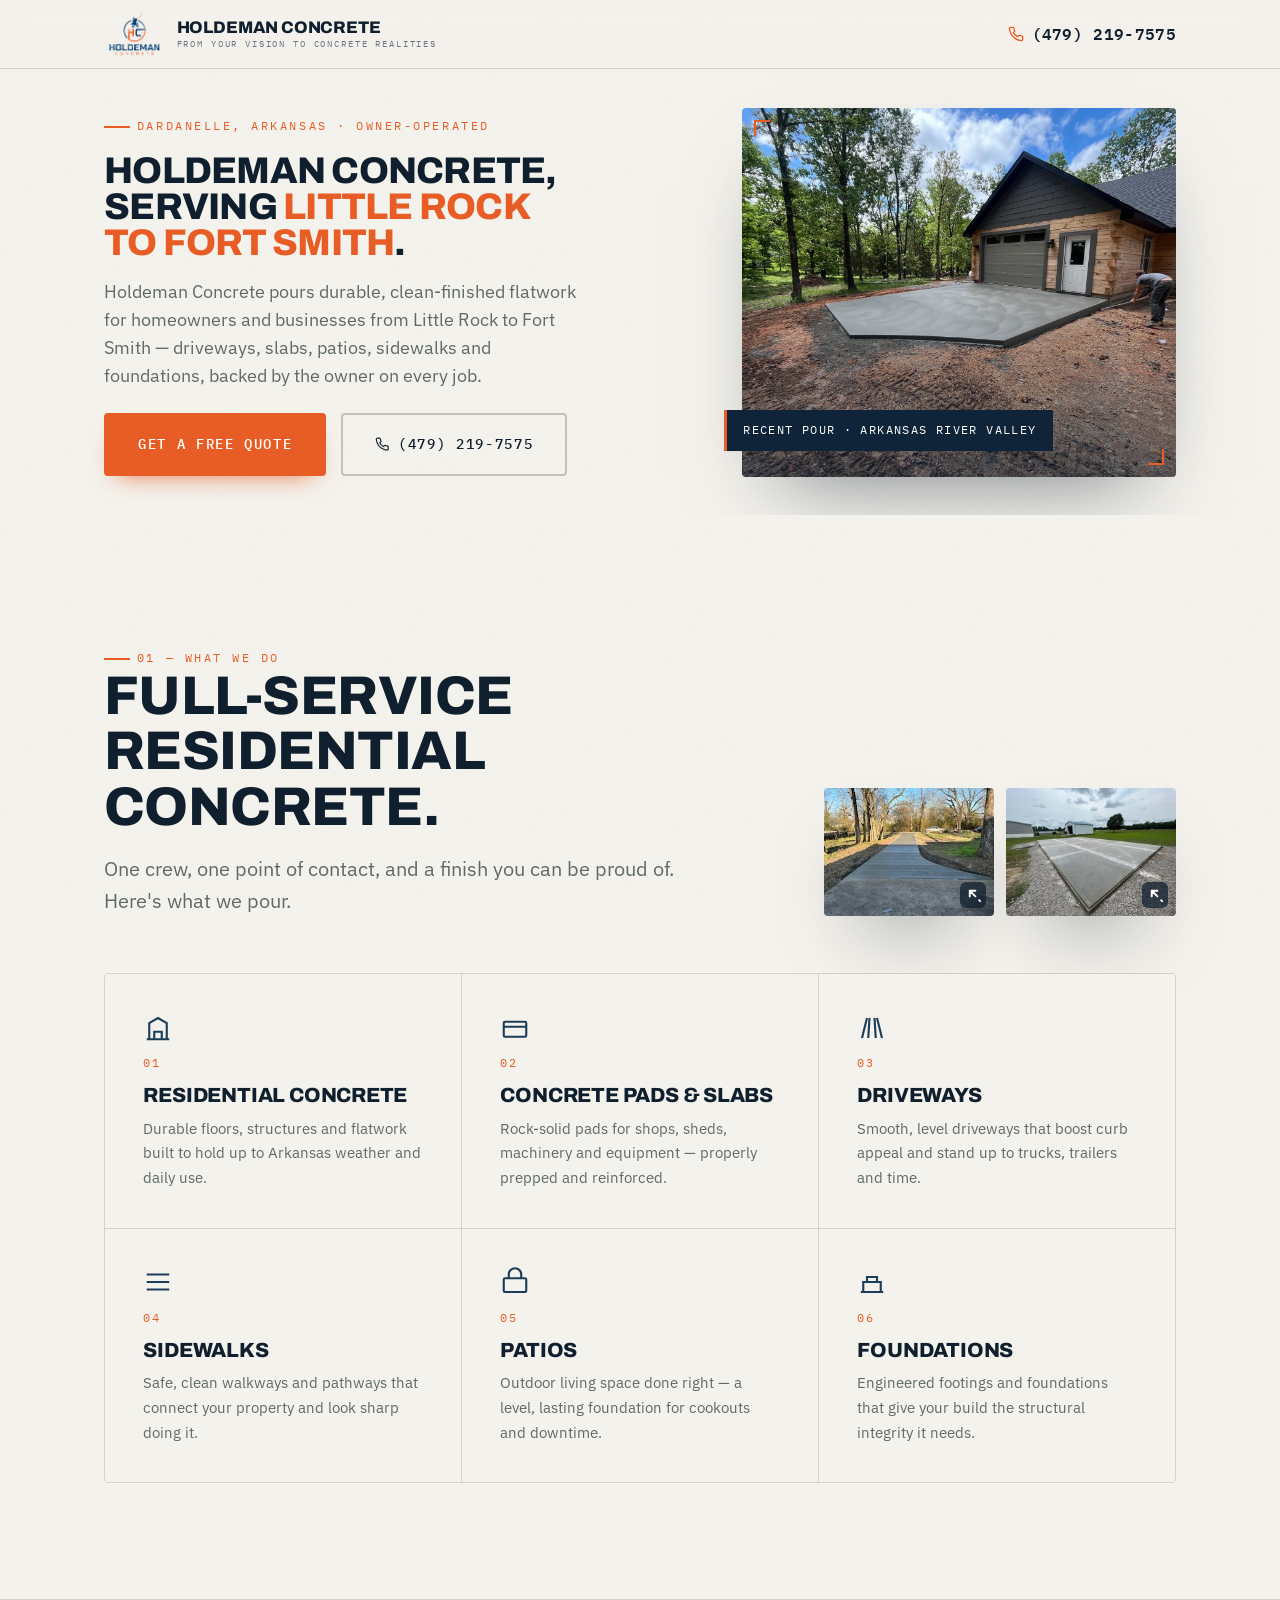
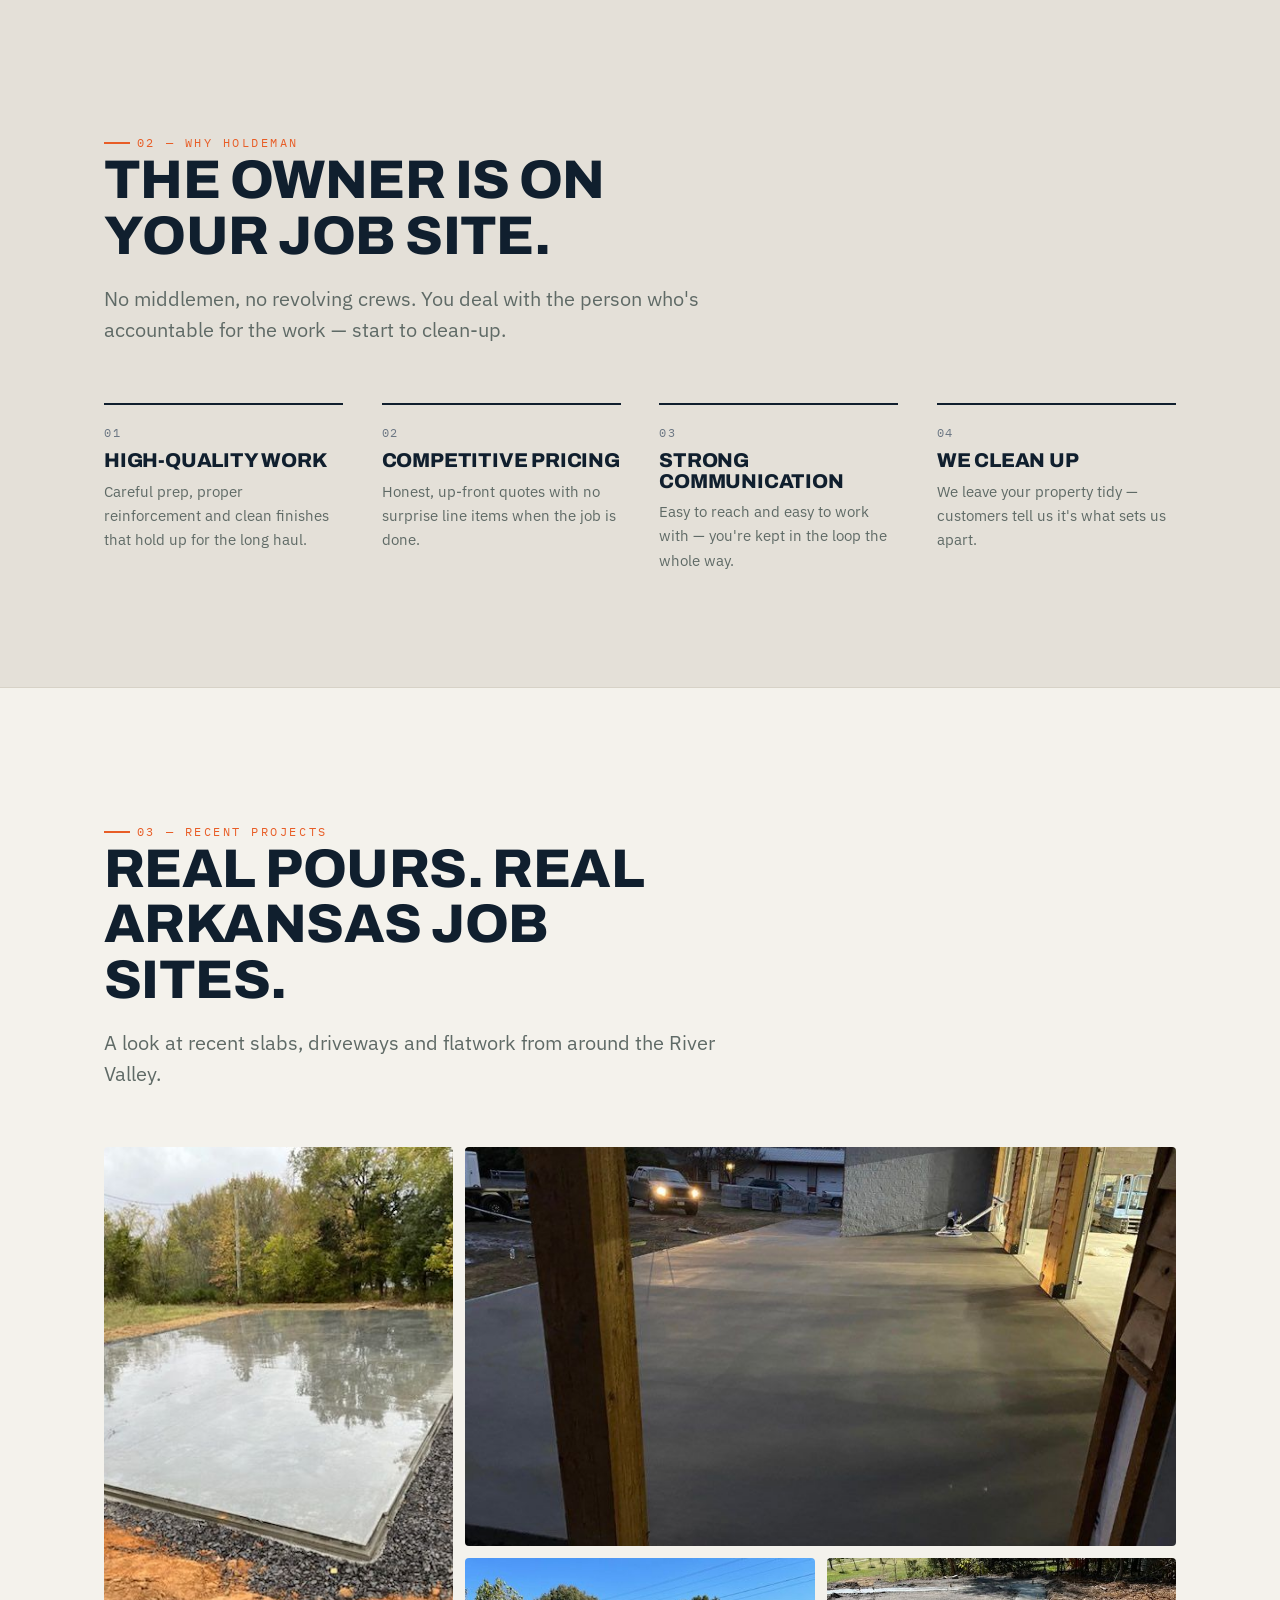
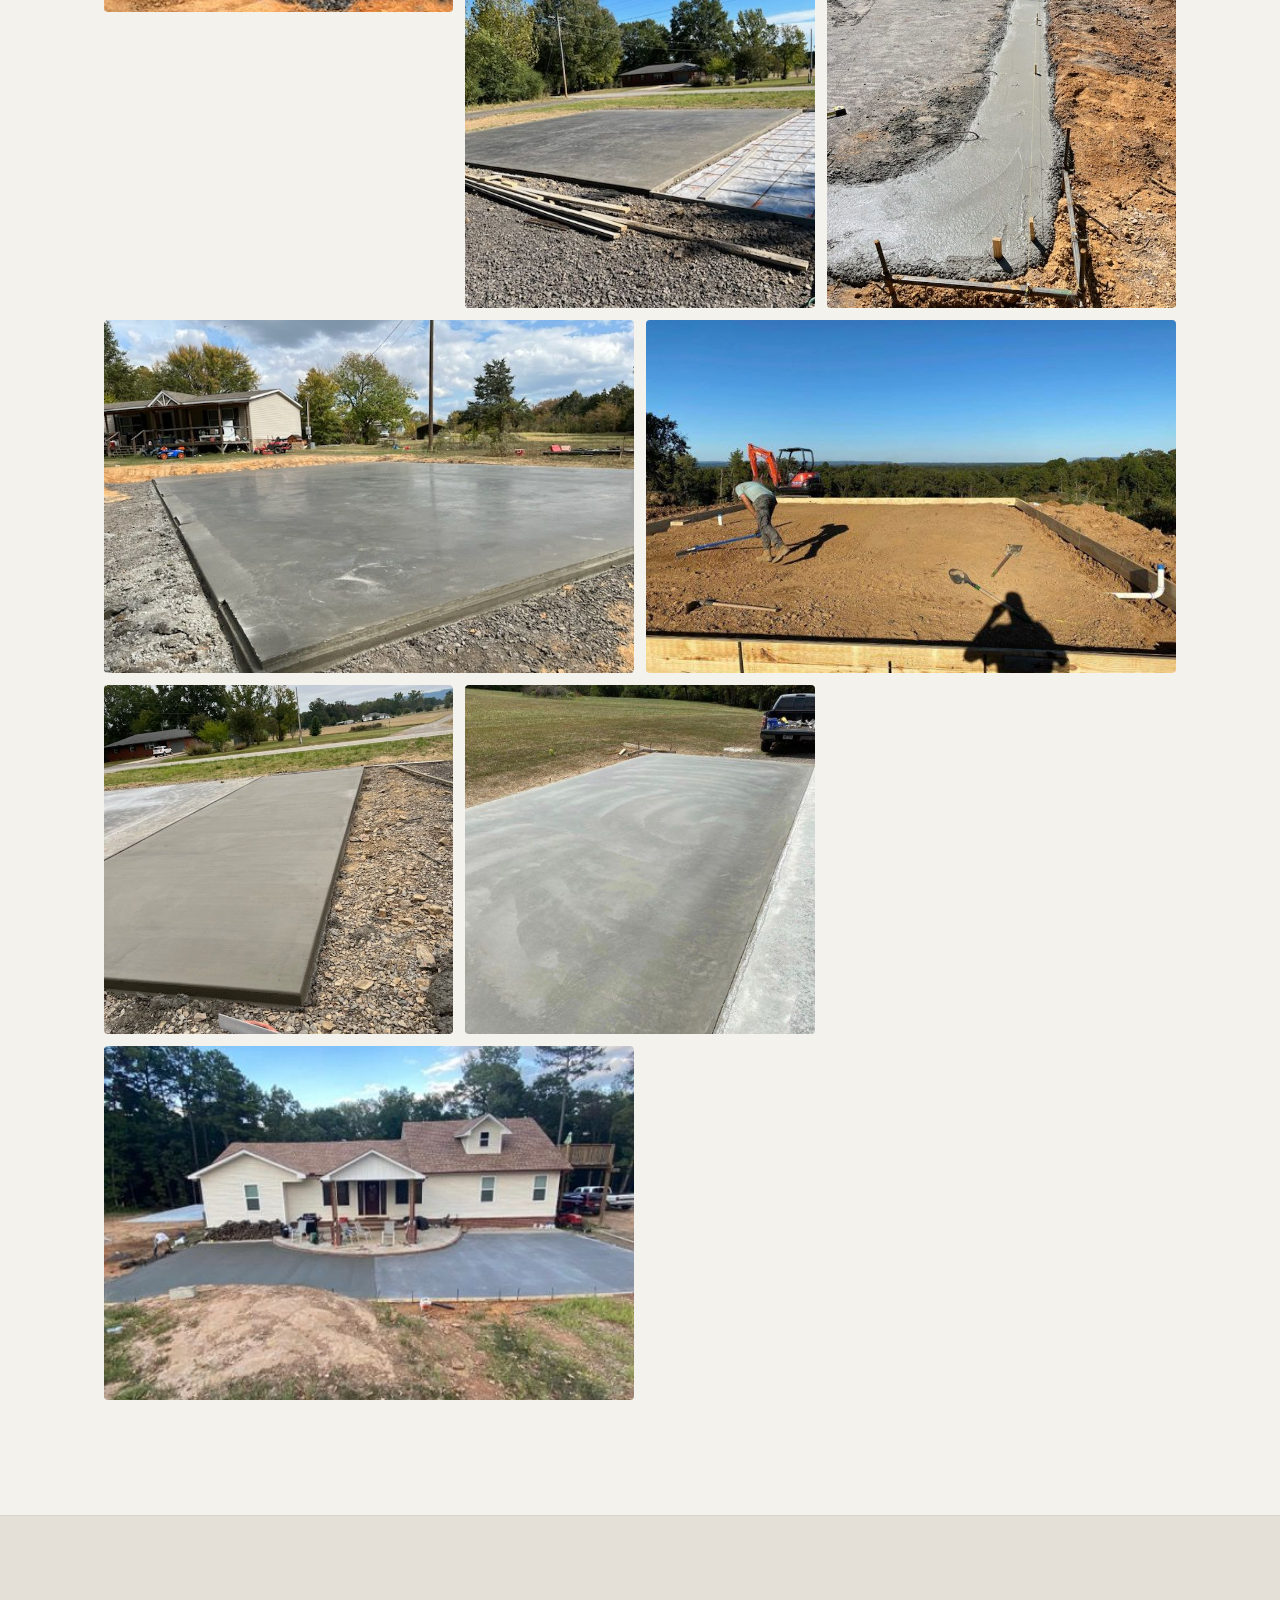
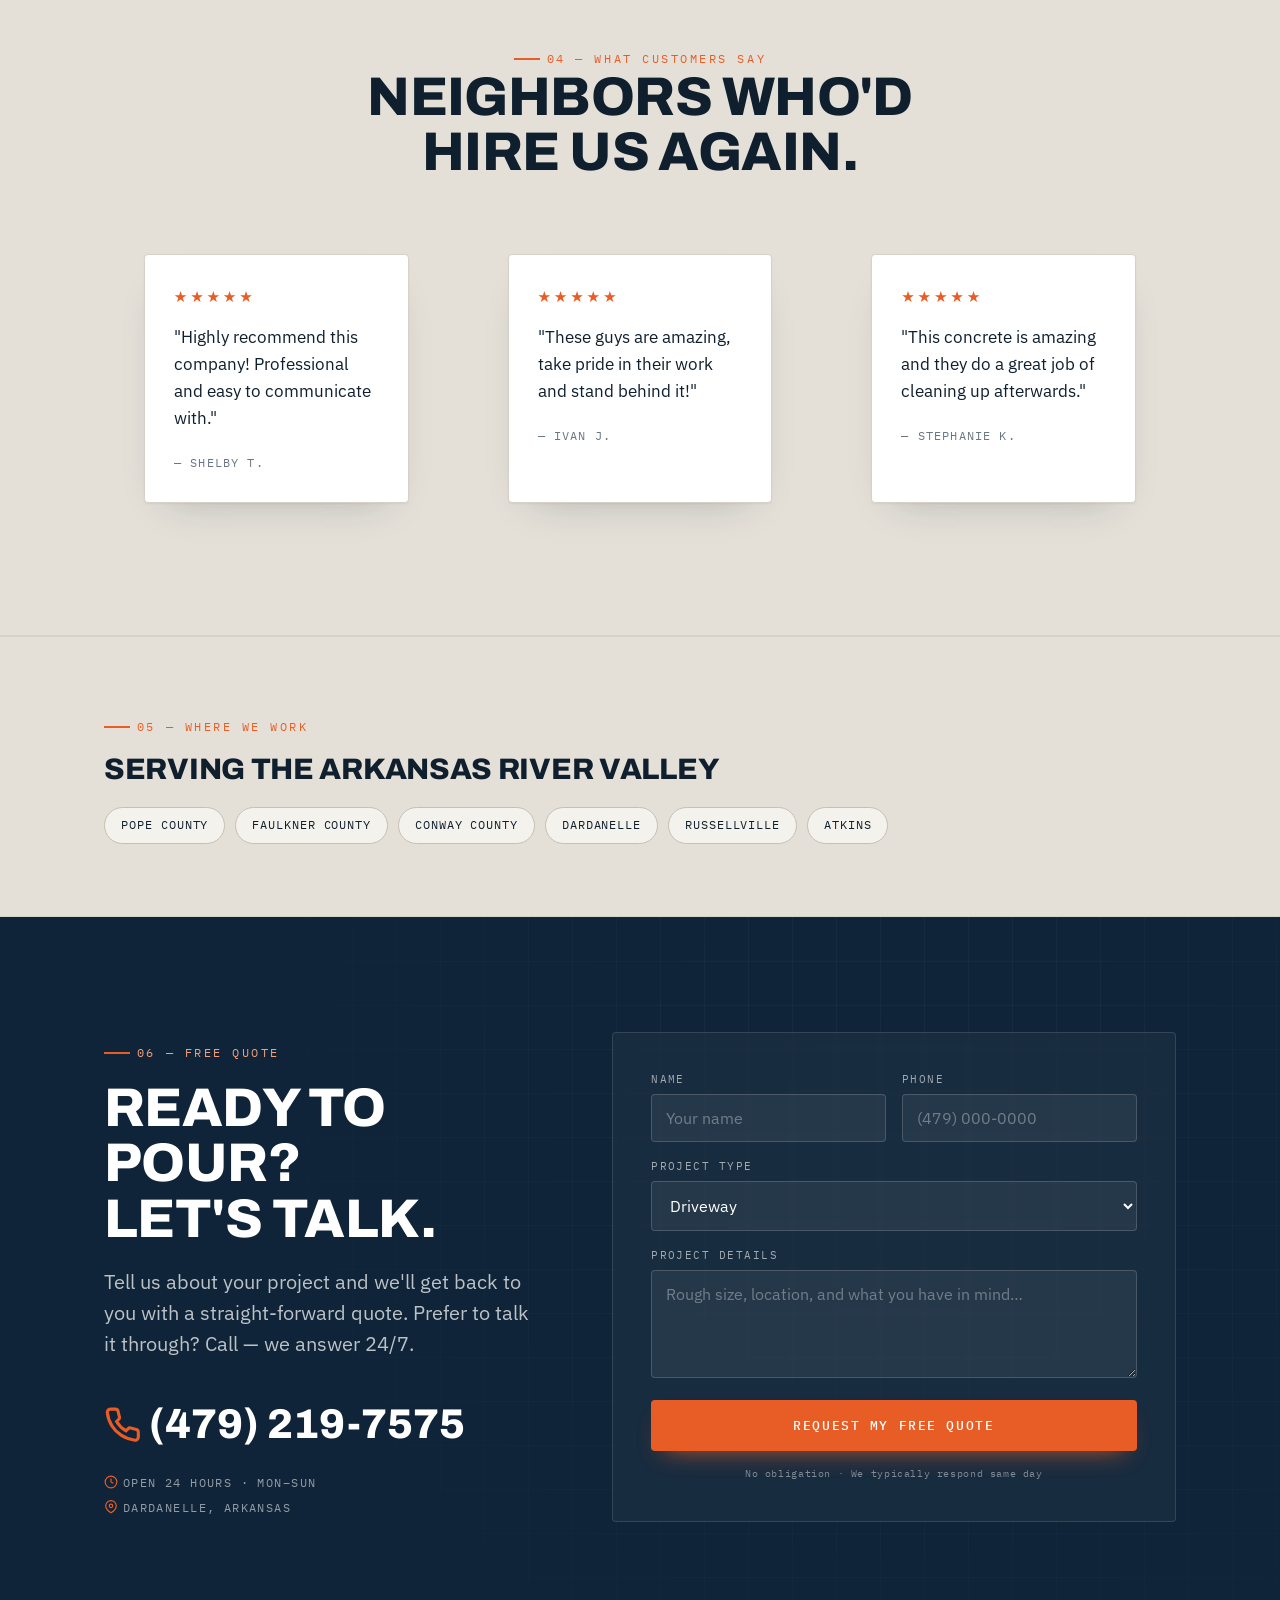
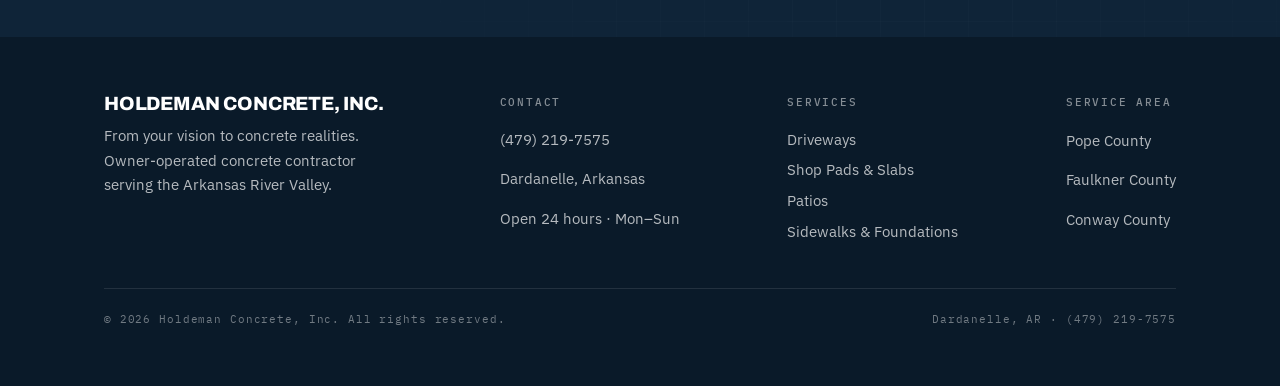
==== commit a87d8fc5: "Fix scroll-restoration jump on load; make What We Do thumbnails open in a lightbox Co-Authored-By: C" ====
--- a/index.html
+++ b/index.html
@@ -3,6 +3,7 @@
 <head>
 <meta charset="UTF-8">
 <meta name="viewport" content="width=device-width, initial-scale=1.0">
+<script>if('scrollRestoration' in history)history.scrollRestoration='manual';</script>
 <title>Holdeman Concrete, Inc. — Concrete Contractor in Dardanelle, AR</title>
 <meta name="description" content="Owner-operated concrete contractor in Dardanelle, Arkansas. Driveways, slabs, patios, sidewalks & foundations across Pope, Faulkner & Conway County. Call (479) 219-7575 for a free quote.">
 <link rel="icon" href="images/logo.png">
@@ -46,7 +47,12 @@
   }
   .wwd-copy { max-width: 62ch; }
   .wwd-thumbs { display: flex; gap: 12px; flex-shrink: 0; }
-  .wwd-thumbs a {
+  .wwd-thumb {
+    position: relative;
+    padding: 0;
+    border: none;
+    background: none;
+    cursor: pointer;
     display: block;
     width: clamp(110px, 14vw, 170px);
     aspect-ratio: 4 / 3;
@@ -55,8 +61,52 @@
     box-shadow: var(--shadow-lg);
     transition: transform .2s ease;
   }
-  .wwd-thumbs a:hover { transform: translateY(-3px); }
-  .wwd-thumbs img { width: 100%; height: 100%; object-fit: cover; display: block; }
+  .wwd-thumb:hover { transform: translateY(-3px); }
+  .wwd-thumb img { width: 100%; height: 100%; object-fit: cover; display: block; }
+  .wwd-thumb::after {
+    content: "";
+    position: absolute;
+    right: 8px; bottom: 8px;
+    width: 26px; height: 26px;
+    border-radius: 6px;
+    background: rgba(16,31,46,.72) url("data:image/svg+xml,%3Csvg xmlns='http://www.w3.org/2000/svg' width='16' height='16' fill='none' stroke='white' stroke-width='2' stroke-linecap='round'%3E%3Cpath d='M4 10V4h6M20 14v6h-6M4 4l6 6M20 20l-6-6'/%3E%3C/svg%3E") center/15px no-repeat;
+  }
+
+  /* Lightbox */
+  .lightbox {
+    position: fixed;
+    inset: 0;
+    z-index: 200;
+    display: none;
+    align-items: center;
+    justify-content: center;
+    padding: clamp(1rem, 5vw, 3rem);
+    background: rgba(10,26,41,.9);
+    backdrop-filter: blur(4px);
+  }
+  .lightbox.open { display: flex; }
+  .lightbox img {
+    max-width: min(92vw, 720px);
+    max-height: 86vh;
+    width: auto;
+    height: auto;
+    border-radius: var(--radius);
+    box-shadow: var(--shadow-lg);
+  }
+  .lightbox-close {
+    position: absolute;
+    top: clamp(.8rem, 3vw, 1.6rem);
+    right: clamp(.8rem, 3vw, 1.6rem);
+    width: 44px; height: 44px;
+    border: none;
+    border-radius: 50%;
+    background: rgba(255,255,255,.14);
+    color: #fff;
+    font-size: 1.6rem;
+    line-height: 1;
+    cursor: pointer;
+  }
+  .lightbox-close:hover { background: rgba(255,255,255,.26); }
 </style>
 </head>
 <body>
@@ -113,8 +163,8 @@
         <p class="lead">One crew, one point of contact, and a finish you can be proud of. Here's what we pour.</p>
       </div>
       <div class="wwd-thumbs">
-        <a href="#work" aria-label="See our concrete driveways and flatwork"><img src="images/wwd-driveway.jpeg" alt="Finished concrete driveway through a yard"></a>
-        <a href="#work" aria-label="See our concrete pads and slabs"><img src="images/wwd-pad.jpeg" alt="Finished concrete pad in an open field"></a>
+        <button type="button" class="wwd-thumb" aria-label="Expand image of a finished concrete driveway"><img src="images/wwd-driveway.jpeg" alt="Finished concrete driveway through a yard"></button>
+        <button type="button" class="wwd-thumb" aria-label="Expand image of a finished concrete pad"><img src="images/wwd-pad.jpeg" alt="Finished concrete pad in an open field"></button>
       </div>
     </div>
     <div class="services-grid reveal d1">
@@ -313,6 +363,12 @@
   </div>
 </footer>
 
+<!-- Lightbox -->
+<div class="lightbox" id="lightbox" aria-hidden="true">
+  <button class="lightbox-close" type="button" aria-label="Close">&times;</button>
+  <img src="" alt="">
+</div>
+
 <script src="js/main.js"></script>
 </body>
 </html>
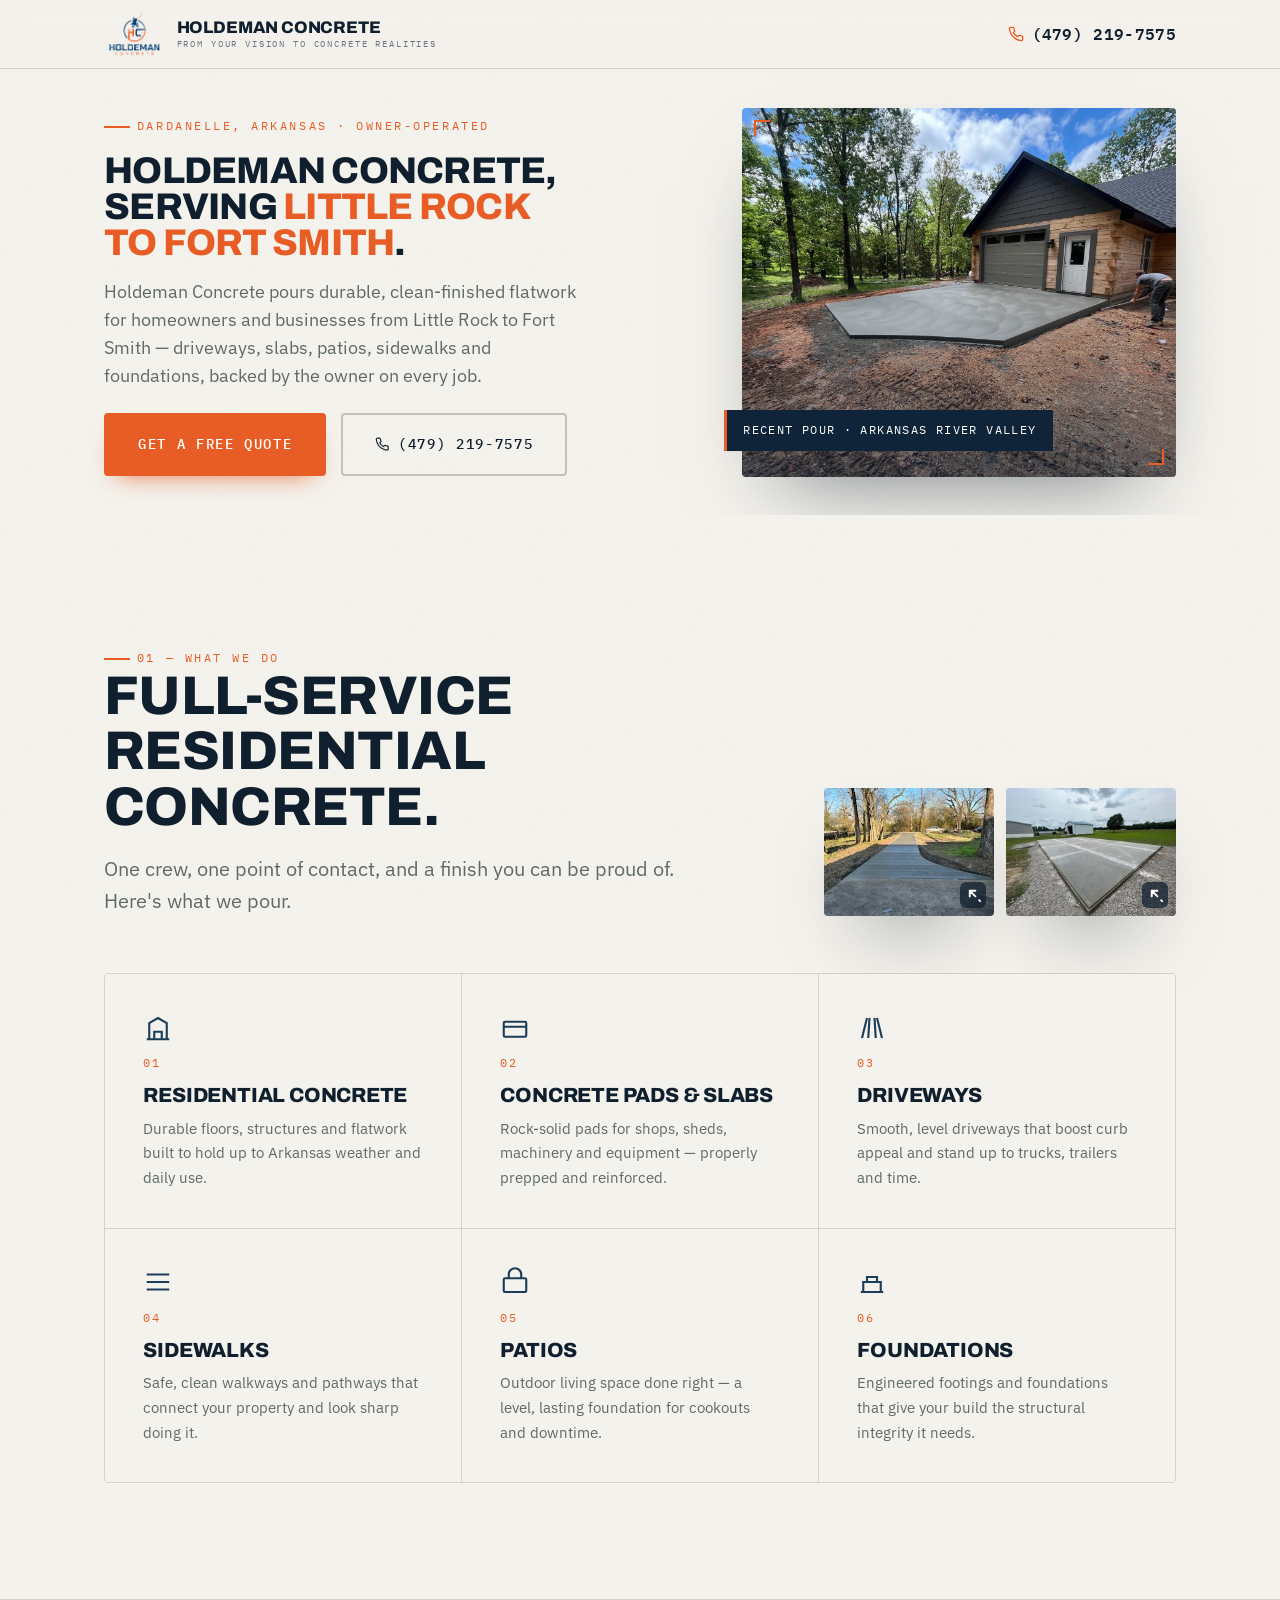
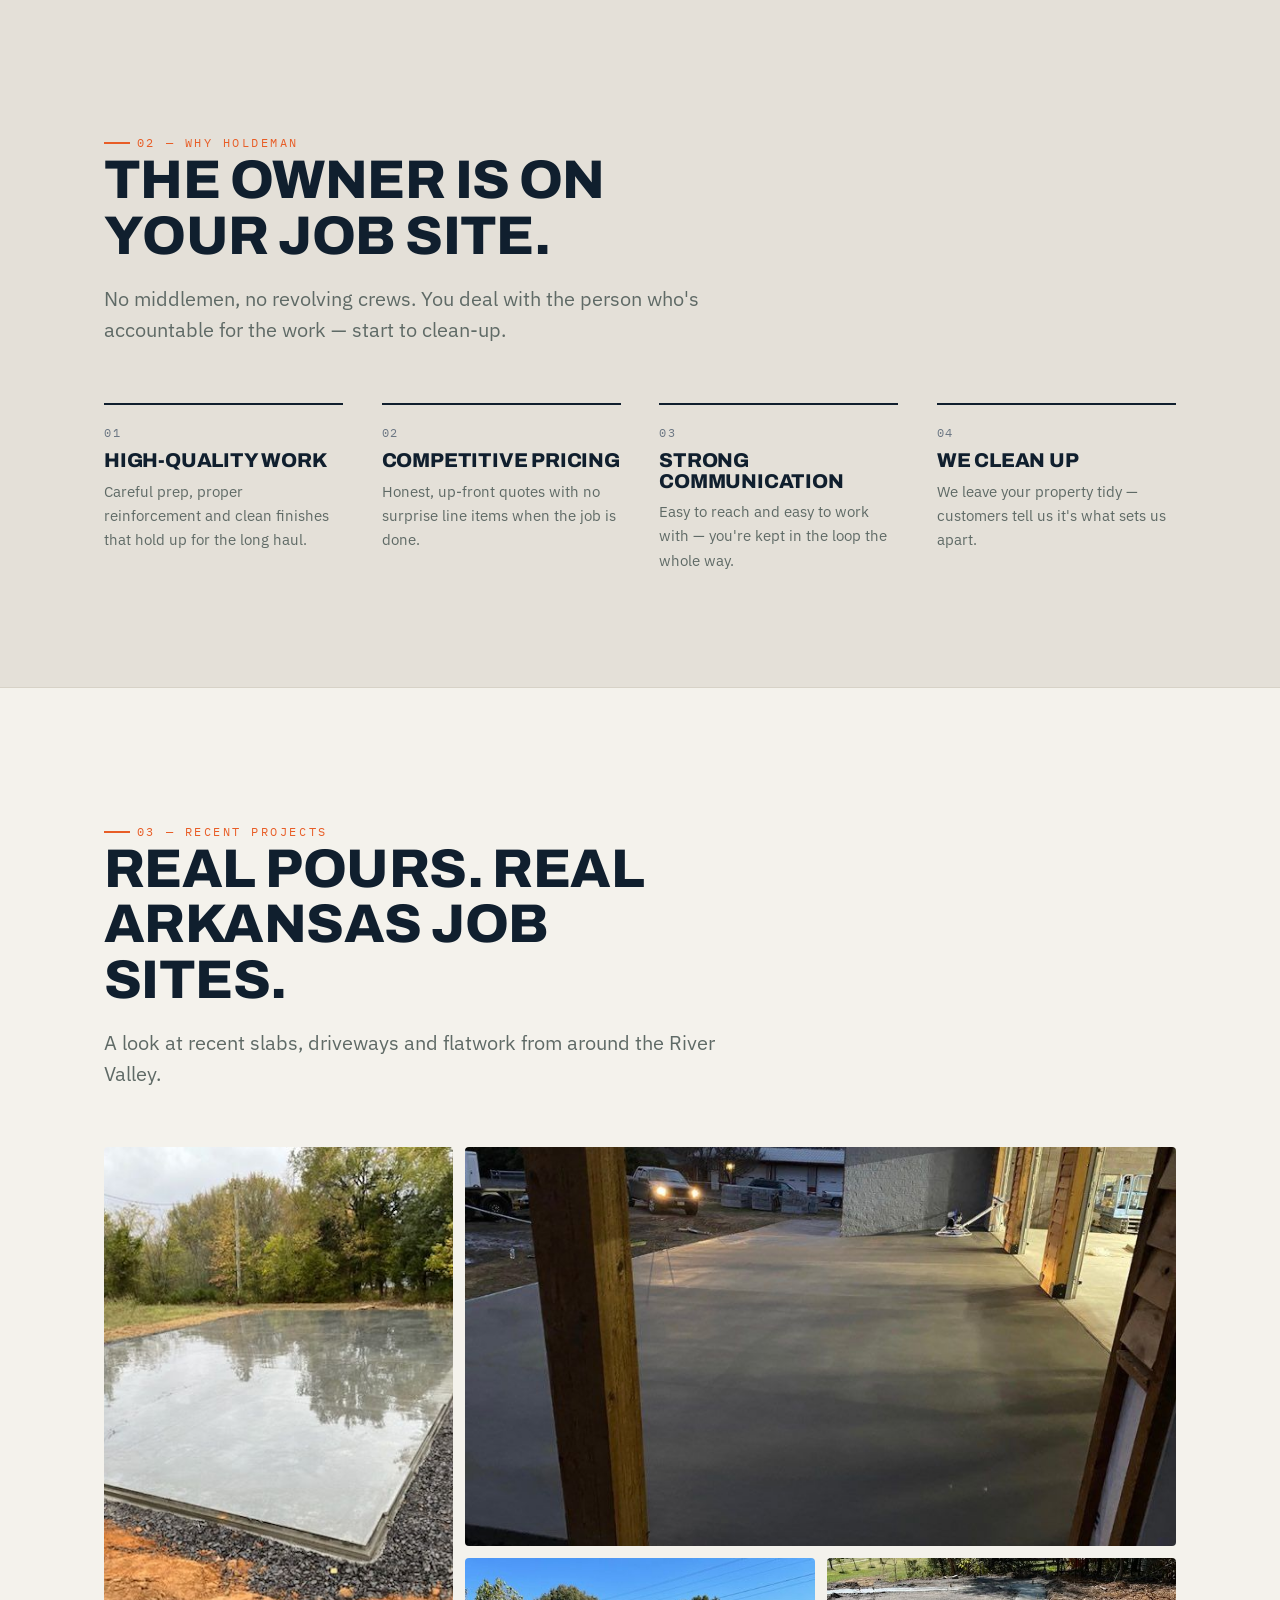
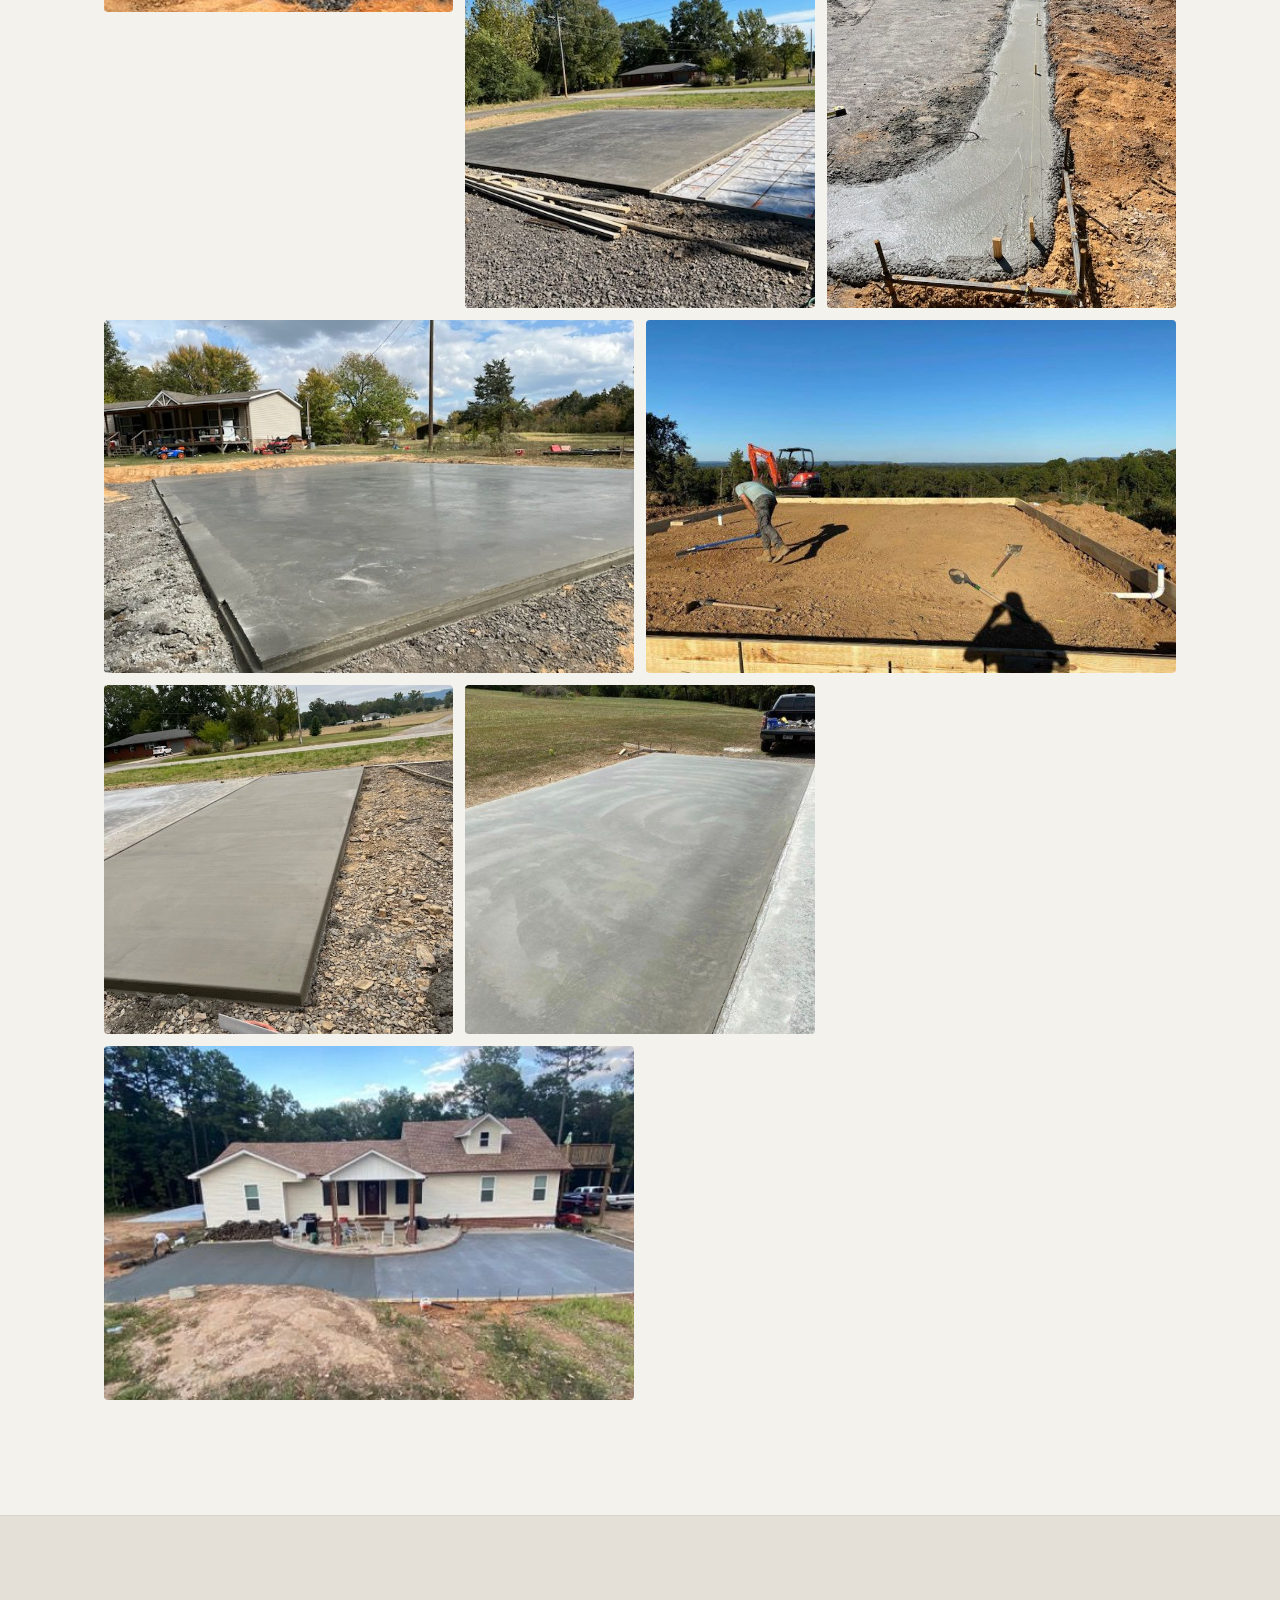
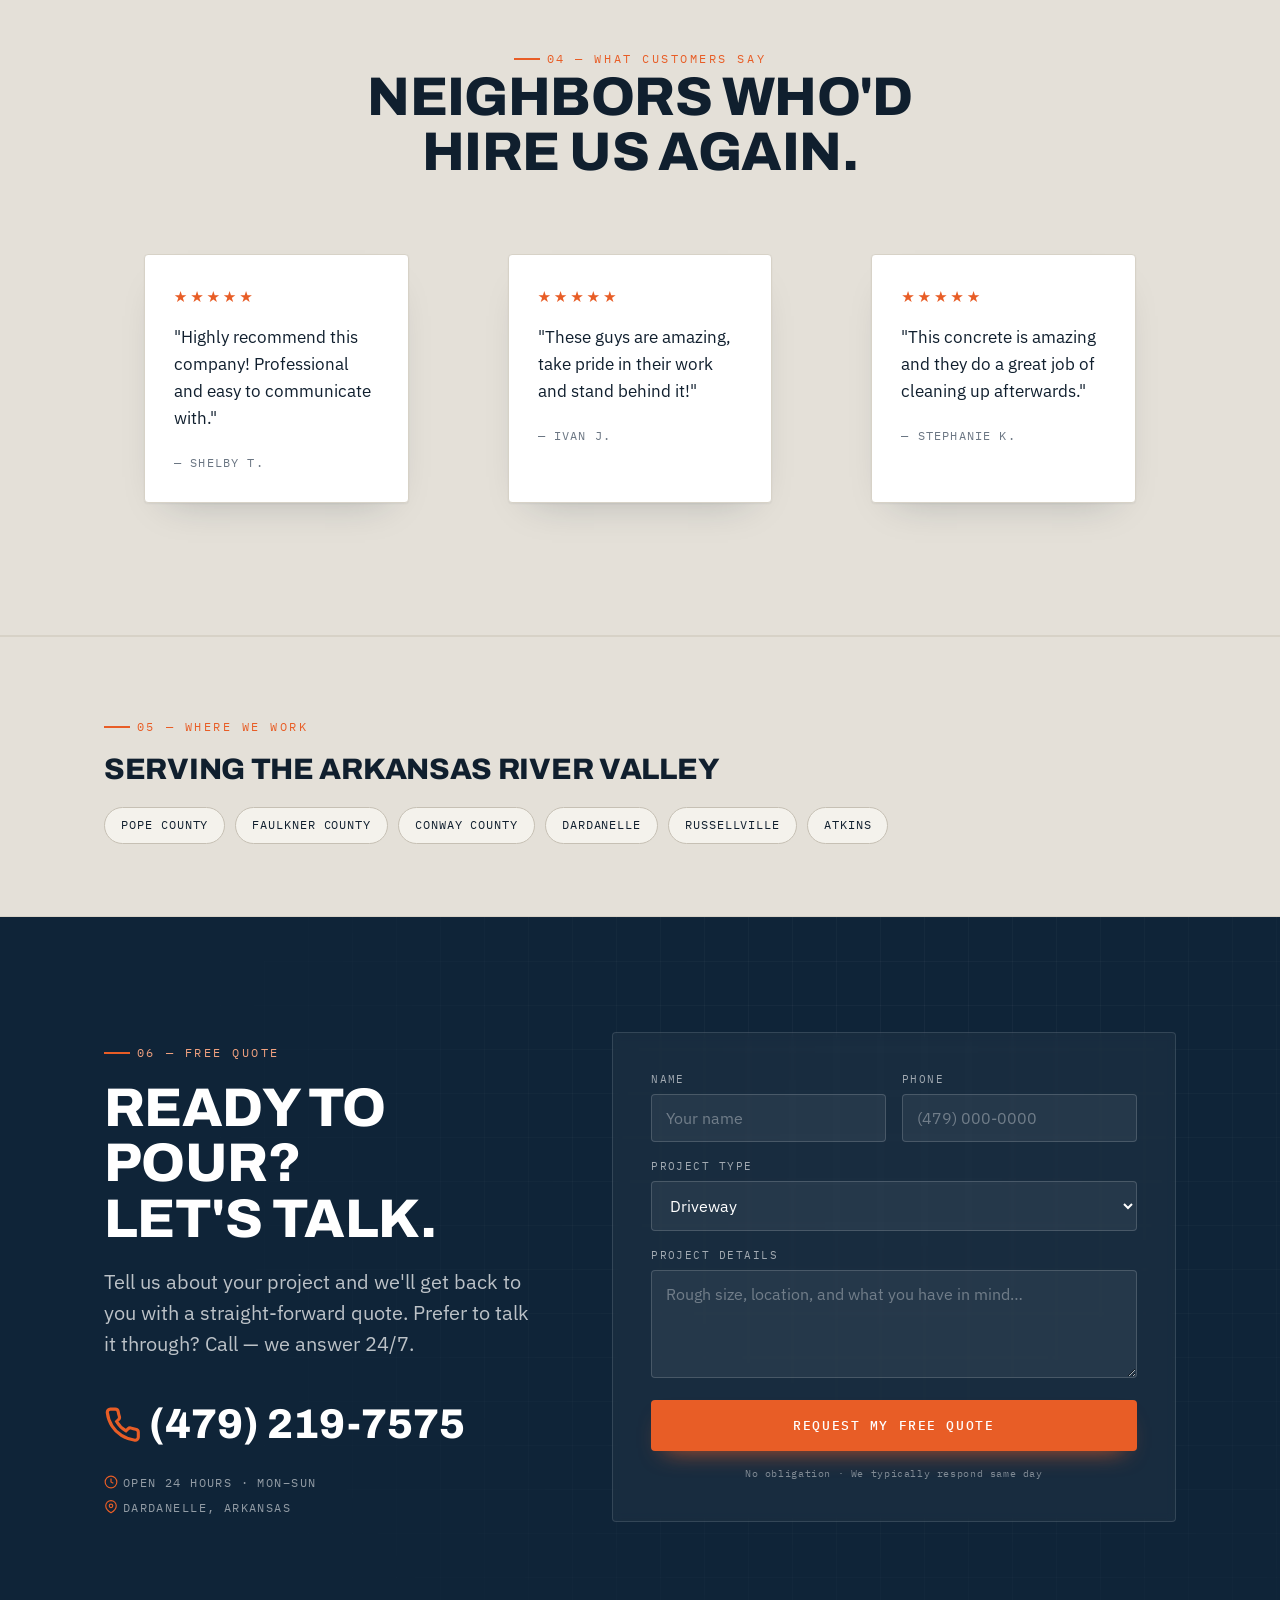
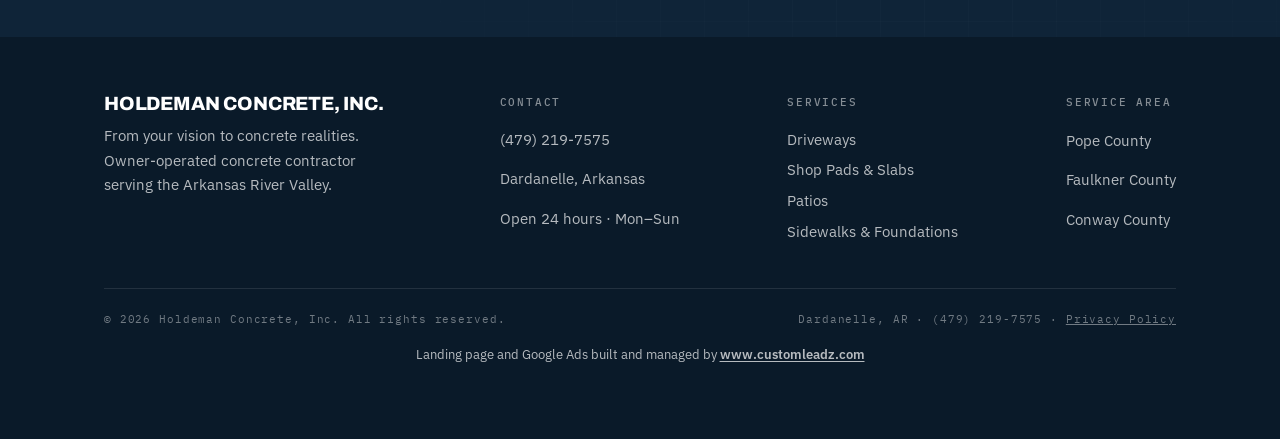
==== commit a1230dce: "Footer: CustomLeadz credit line + privacy policy link/page Co-Authored-By: Claude Fable 5.1 <noreply" ====
--- a/index.html
+++ b/index.html
@@ -1,9 +1,27 @@
 <!DOCTYPE html>
 <html lang="en">
 <head>
+<!-- Google tag (gtag.js) -->
+<script async src="https://www.googletagmanager.com/gtag/js?id=AW-16885165346"></script>
+<script>
+  window.dataLayer = window.dataLayer || [];
+  function gtag(){dataLayer.push(arguments);}
+  gtag('js', new Date());
+
+  gtag('config', 'AW-16885165346');
+</script>
+<!-- Google Ads phone conversion -->
+<script>
+  gtag('config', 'AW-16885165346/YwOhCPOQx8wcEKLavPM-', {
+    'phone_conversion_number': '(479) 219-7575'
+  });
+</script>
 <meta charset="UTF-8">
 <meta name="viewport" content="width=device-width, initial-scale=1.0">
-<script>if('scrollRestoration' in history)history.scrollRestoration='manual';</script>
+<script>
+if('scrollRestoration' in history)history.scrollRestoration='manual';
+addEventListener('pageshow',function(){if(!location.hash)window.scrollTo(0,0);});
+</script>
 <title>Holdeman Concrete, Inc. — Concrete Contractor in Dardanelle, AR</title>
 <meta name="description" content="Owner-operated concrete contractor in Dardanelle, Arkansas. Driveways, slabs, patios, sidewalks & foundations across Pope, Faulkner & Conway County. Call (479) 219-7575 for a free quote.">
 <link rel="icon" href="images/logo.png">
@@ -119,7 +137,7 @@
       <span class="brand-txt"><b>Holdeman Concrete</b><span>From your vision to concrete realities</span></span>
     </a>
     <div class="header-cta">
-      <a class="header-phone" href="tel:+14792197575">
+      <a class="header-phone" href="tel:+14792197575" onclick="gtag('event', 'conversion', {'send_to': 'AW-16885165346/YwOhCPOQx8wcEKLavPM-'});">
         <svg viewBox="0 0 24 24" fill="none" stroke="currentColor" stroke-width="2"><path d="M22 16.92v3a2 2 0 0 1-2.18 2 19.79 19.79 0 0 1-8.63-3.07 19.5 19.5 0 0 1-6-6 19.79 19.79 0 0 1-3.07-8.67A2 2 0 0 1 4.11 2h3a2 2 0 0 1 2 1.72c.13.96.36 1.9.7 2.81a2 2 0 0 1-.45 2.11L8.09 9.91a16 16 0 0 0 6 6l1.27-1.27a2 2 0 0 1 2.11-.45c.9.34 1.85.57 2.81.7A2 2 0 0 1 22 16.92z"/></svg>
         <span class="num">(479) 219-7575</span>
       </a>
@@ -136,7 +154,7 @@
       <p class="lead reveal d2">Holdeman Concrete pours durable, clean-finished flatwork for homeowners and businesses from Little Rock to Fort Smith — driveways, slabs, patios, sidewalks and foundations, backed by the owner on every job.</p>
       <div class="hero-actions reveal d3">
         <a class="btn btn-primary btn-lg" href="#quote">Get a Free Quote</a>
-        <a class="btn btn-ghost btn-lg" href="tel:+14792197575">
+        <a class="btn btn-ghost btn-lg" href="tel:+14792197575" onclick="gtag('event', 'conversion', {'send_to': 'AW-16885165346/YwOhCPOQx8wcEKLavPM-'});">
           <svg viewBox="0 0 24 24" fill="none" stroke="currentColor" stroke-width="2"><path d="M22 16.92v3a2 2 0 0 1-2.18 2 19.79 19.79 0 0 1-8.63-3.07 19.5 19.5 0 0 1-6-6 19.79 19.79 0 0 1-3.07-8.67A2 2 0 0 1 4.11 2h3a2 2 0 0 1 2 1.72c.13.96.36 1.9.7 2.81a2 2 0 0 1-.45 2.11L8.09 9.91a16 16 0 0 0 6 6l1.27-1.27a2 2 0 0 1 2.11-.45c.9.34 1.85.57 2.81.7A2 2 0 0 1 22 16.92z"/></svg>
           (479) 219-7575
         </a>
@@ -300,7 +318,7 @@
       <h2 class="h-lg">Ready to pour?<br>Let's talk.</h2>
       <p class="lead">Tell us about your project and we'll get back to you with a straight-forward quote. Prefer to talk it through? Call — we answer 24/7.</p>
       <div class="cta-contact">
-        <a class="big-phone" href="tel:+14792197575">
+        <a class="big-phone" href="tel:+14792197575" onclick="gtag('event', 'conversion', {'send_to': 'AW-16885165346/YwOhCPOQx8wcEKLavPM-'});">
           <svg viewBox="0 0 24 24" fill="none" stroke="currentColor" stroke-width="2"><path d="M22 16.92v3a2 2 0 0 1-2.18 2 19.79 19.79 0 0 1-8.63-3.07 19.5 19.5 0 0 1-6-6 19.79 19.79 0 0 1-3.07-8.67A2 2 0 0 1 4.11 2h3a2 2 0 0 1 2 1.72c.13.96.36 1.9.7 2.81a2 2 0 0 1-.45 2.11L8.09 9.91a16 16 0 0 0 6 6l1.27-1.27a2 2 0 0 1 2.11-.45c.9.34 1.85.57 2.81.7A2 2 0 0 1 22 16.92z"/></svg>
           (479) 219-7575
         </a>
@@ -338,7 +356,7 @@
       </div>
       <div class="foot-col">
         <h4>Contact</h4>
-        <a href="tel:+14792197575">(479) 219-7575</a>
+        <a href="tel:+14792197575" onclick="gtag('event', 'conversion', {'send_to': 'AW-16885165346/YwOhCPOQx8wcEKLavPM-'});">(479) 219-7575</a>
         <p>Dardanelle, Arkansas</p>
         <p>Open 24 hours · Mon–Sun</p>
       </div>
@@ -358,9 +376,11 @@
     </div>
     <div class="foot-bottom">
       <span>© 2026 Holdeman Concrete, Inc. All rights reserved.</span>
-      <span>Dardanelle, AR · (479) 219-7575</span>
-    </div>
-  </div>
+      <span>Dardanelle, AR · (479) 219-7575 · <a href="privacy" style="color:inherit;text-decoration:underline">Privacy Policy</a></span>
+    </div>
+  </div>
+
+  <div class="cl-credit" style="text-align:center;font-size:.8rem;line-height:1.5;padding:16px 16px 18px;margin:0 auto">Landing page and Google Ads built and managed by <a href="https://www.customleadz.com" target="_blank" rel="noopener" style="color:inherit;font-weight:600;text-decoration:underline;text-underline-offset:2px">www.customleadz.com</a></div>
 </footer>
 
 <!-- Lightbox -->
--- a/css/styles.css
+++ b/css/styles.css
@@ -82,6 +82,8 @@
   align-items: center;
   gap: .6em;
   margin: 0 0 1.1rem;
+  flex-wrap: wrap;
+  max-width: 100%;
 }
 .eyebrow::before {
   content: "";
@@ -169,8 +171,13 @@
 }
 .header-phone svg { width: 1em; height: 1em; color: var(--orange); }
 @media (max-width: 720px) {
-  .brand-txt span { display: none; }
-  .header-phone .num { display: none; }
+  /* Mobile header: logo only, plus phone icon + number */
+  .brand-txt { display: none; }
+  .header-phone .num { display: inline; }
+}
+@media (max-width: 400px) {
+  .brand img { height: 40px; }
+  .header-phone { font-size: .92rem; }
 }
 
 /* =========================================================
@@ -183,6 +190,8 @@
   gap: clamp(2rem, 5vw, 5rem);
   align-items: center;
   padding-block: clamp(48px, 8vw, 104px);
+}
+.hero-inner > * { min-width: 0;
 }
 .hero-copy { max-width: 42ch; }
 .hero-copy h1 { margin-bottom: 1.4rem; }
@@ -233,7 +242,7 @@
 .corner-tick.br { bottom: 12px; right: 12px; border-left: 0; border-top: 0; }
 
 @media (max-width: 900px) {
-  .hero-inner { grid-template-columns: 1fr; }
+  .hero-inner { grid-template-columns: minmax(0, 1fr); }
   .hero-media { order: -1; max-width: 520px; }
   .hero-tag { left: 0; }
 }
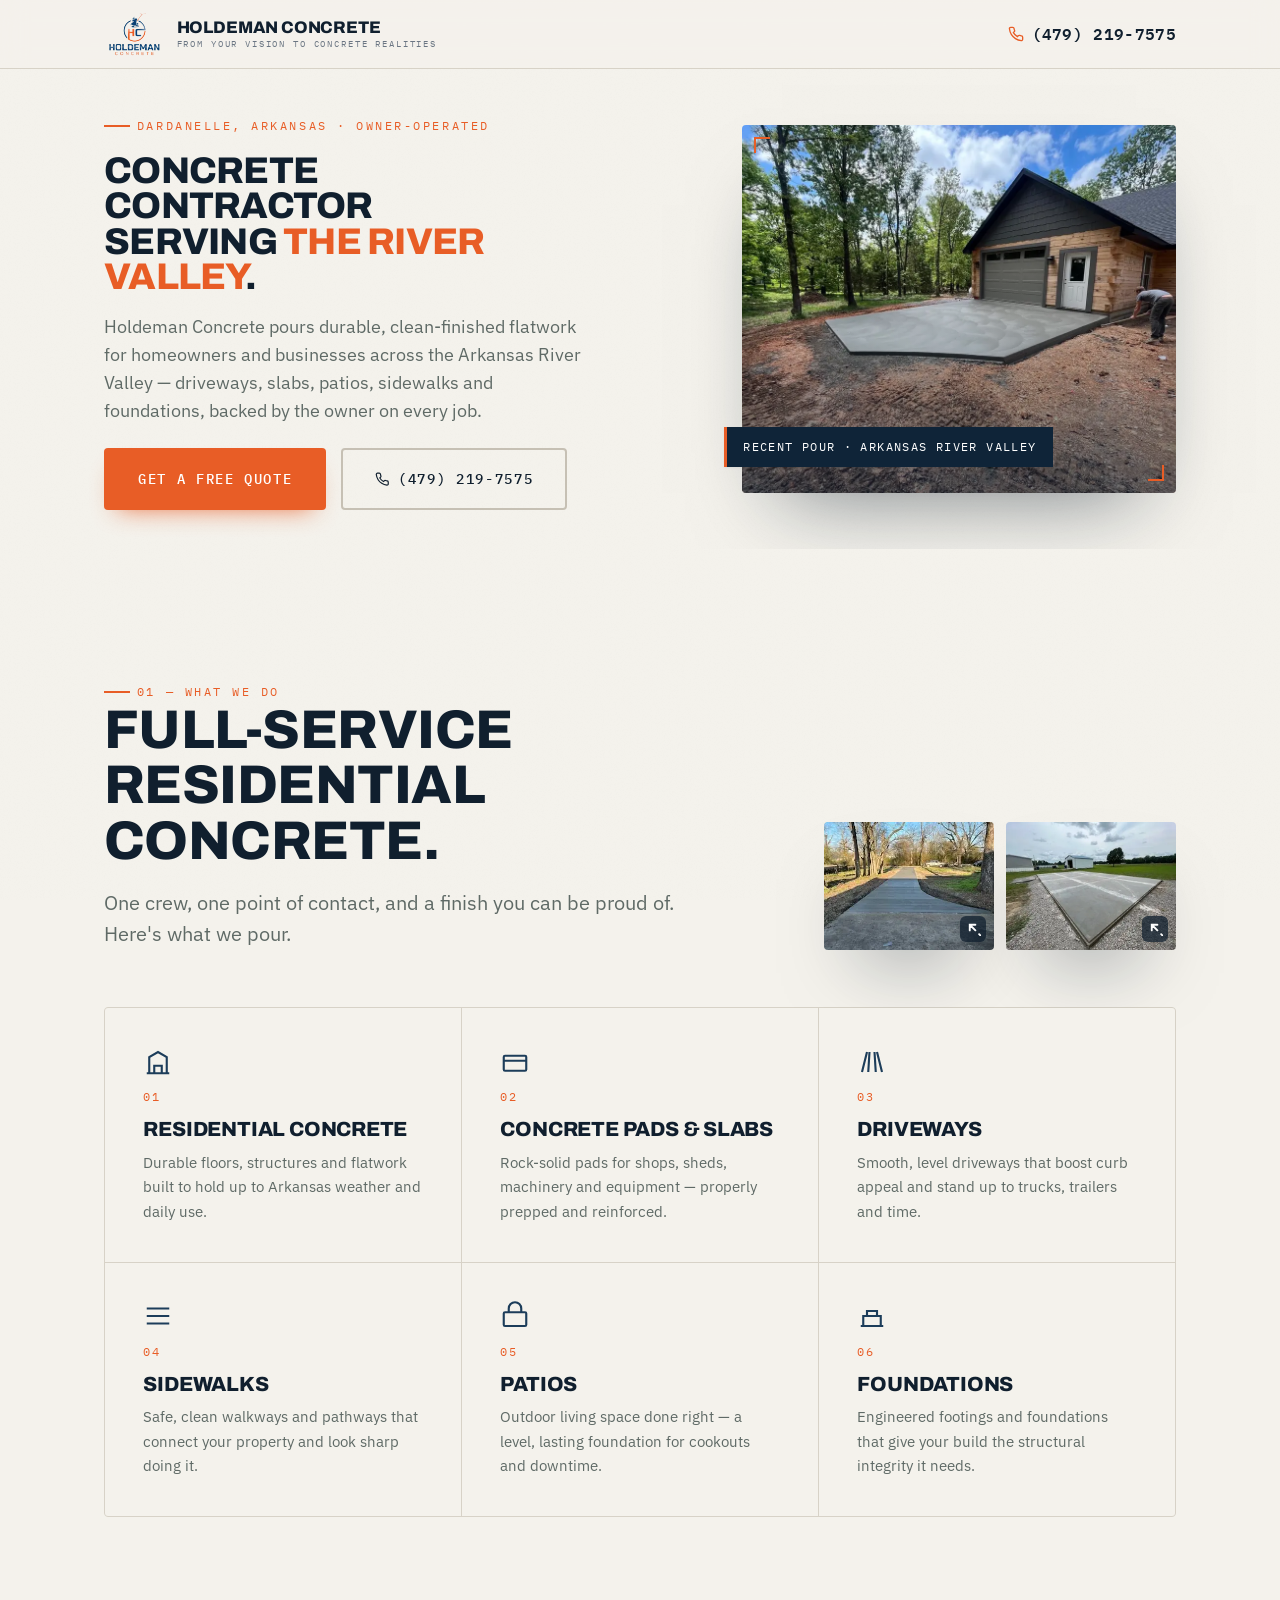
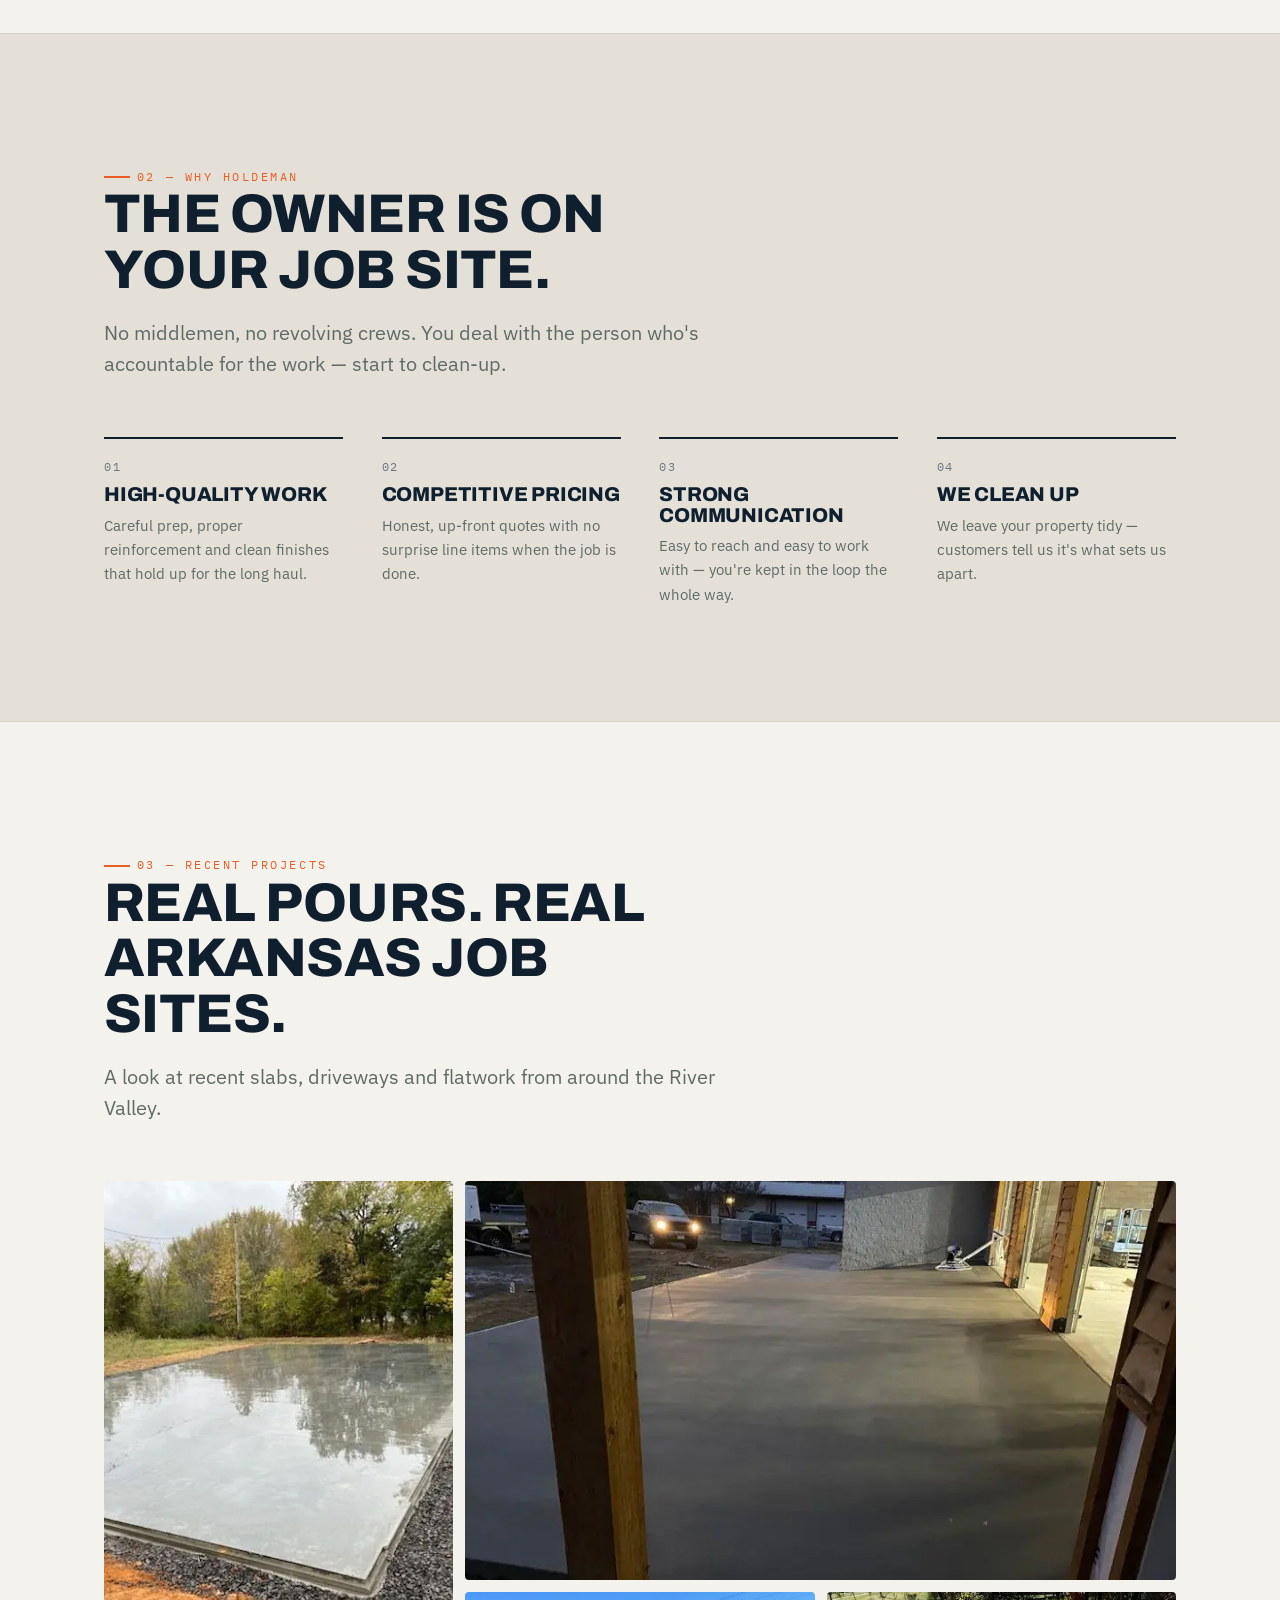
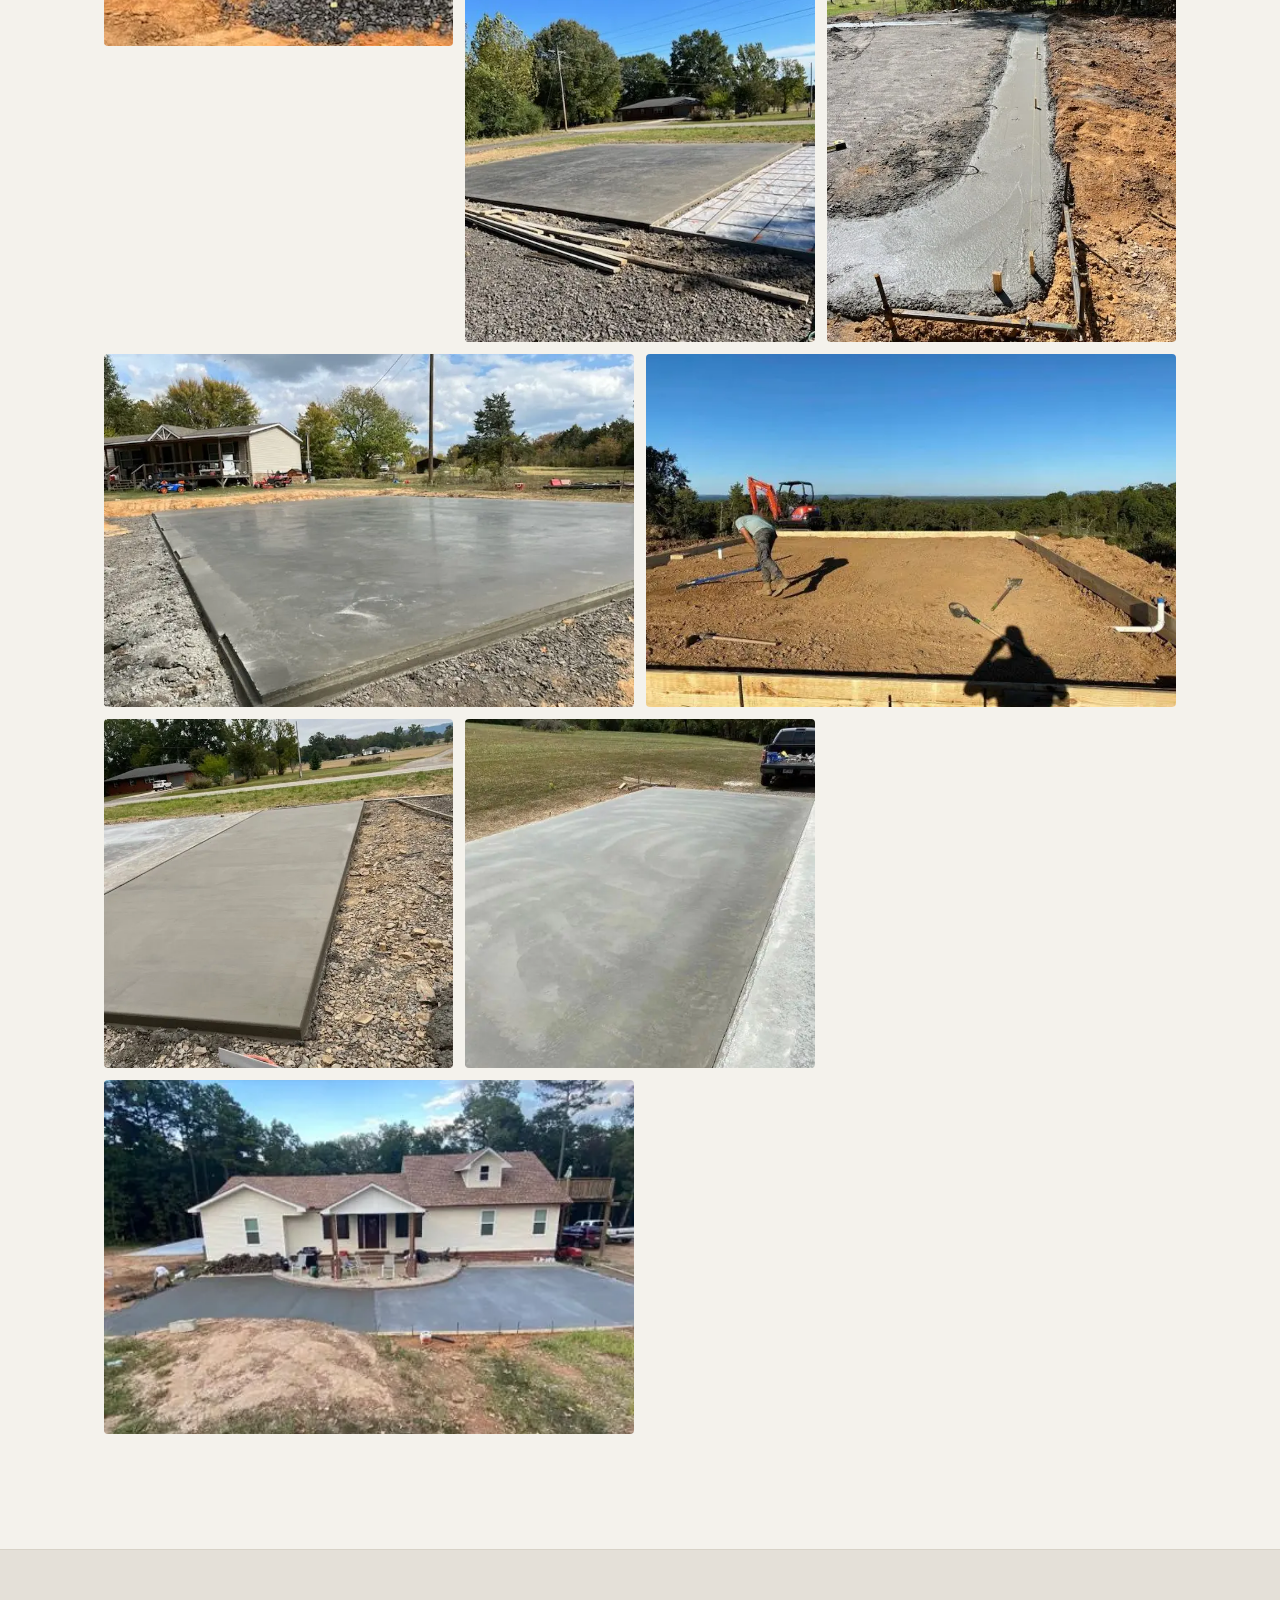
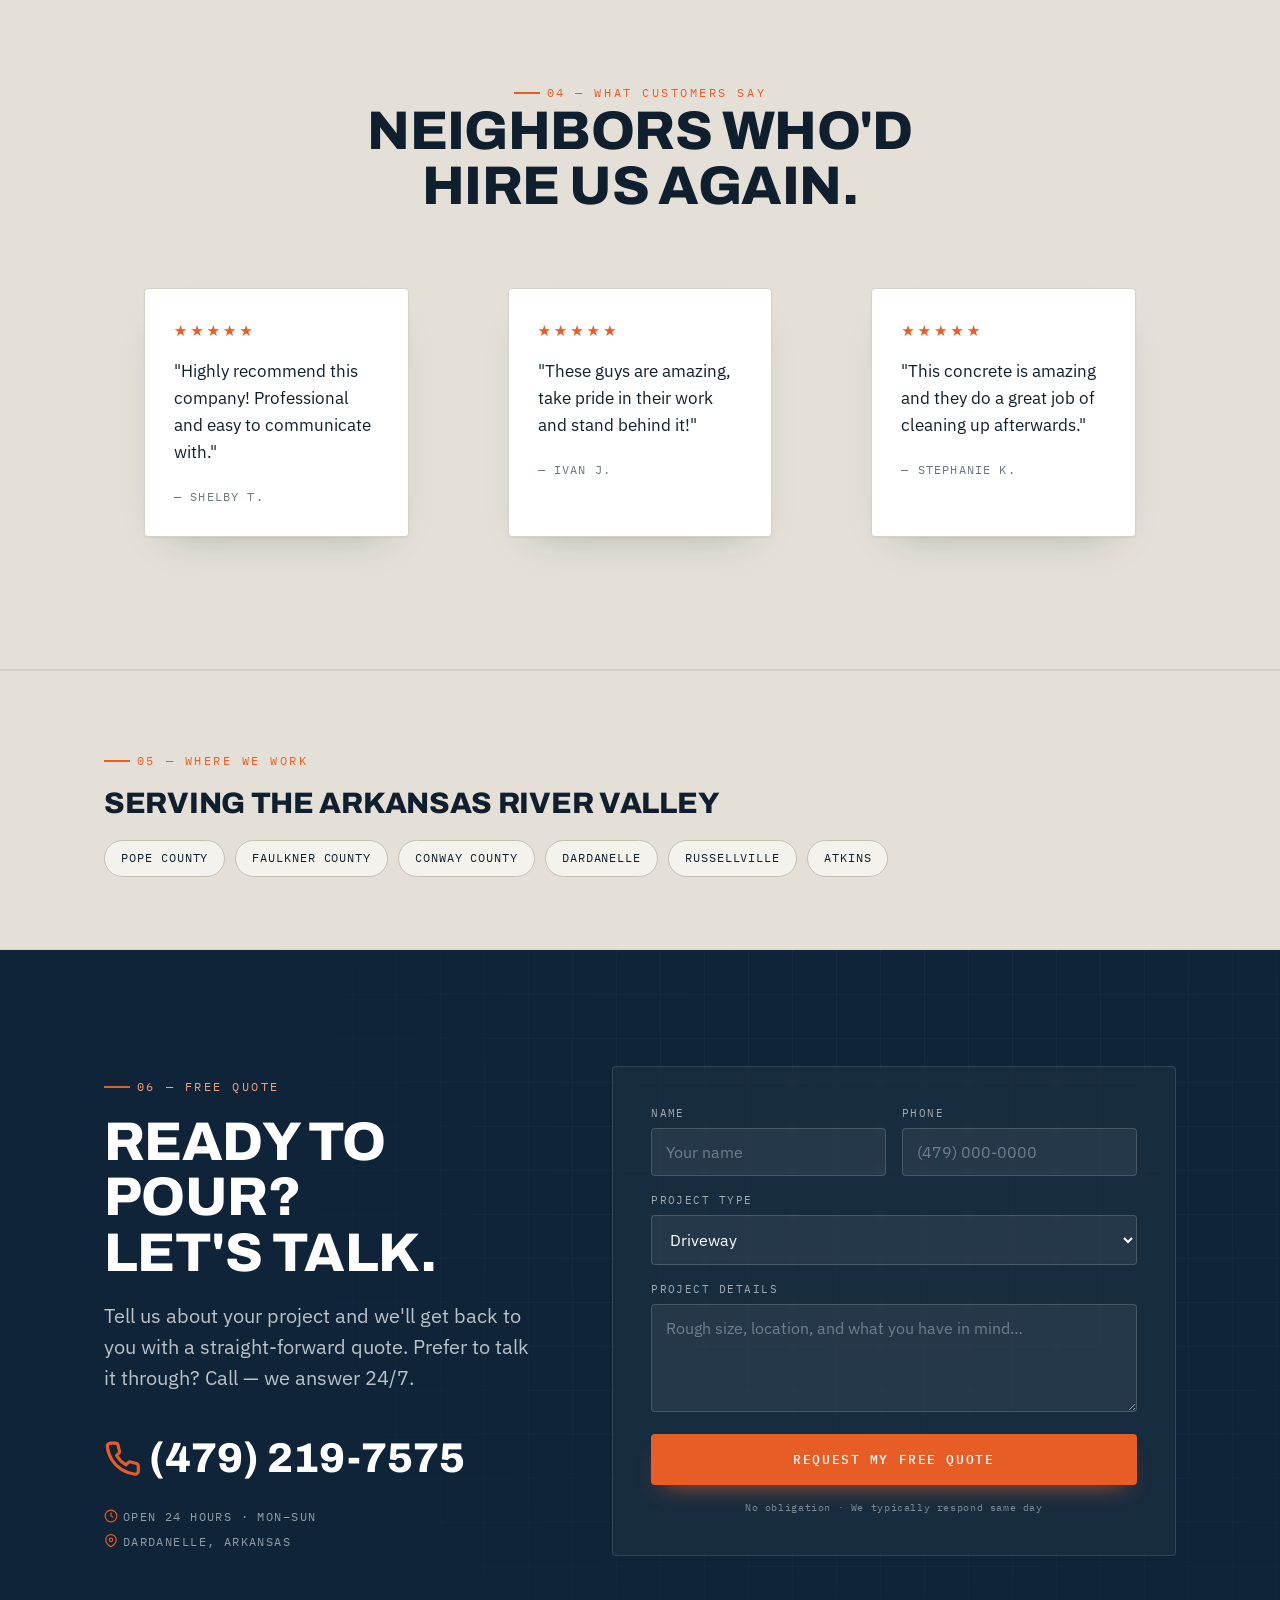
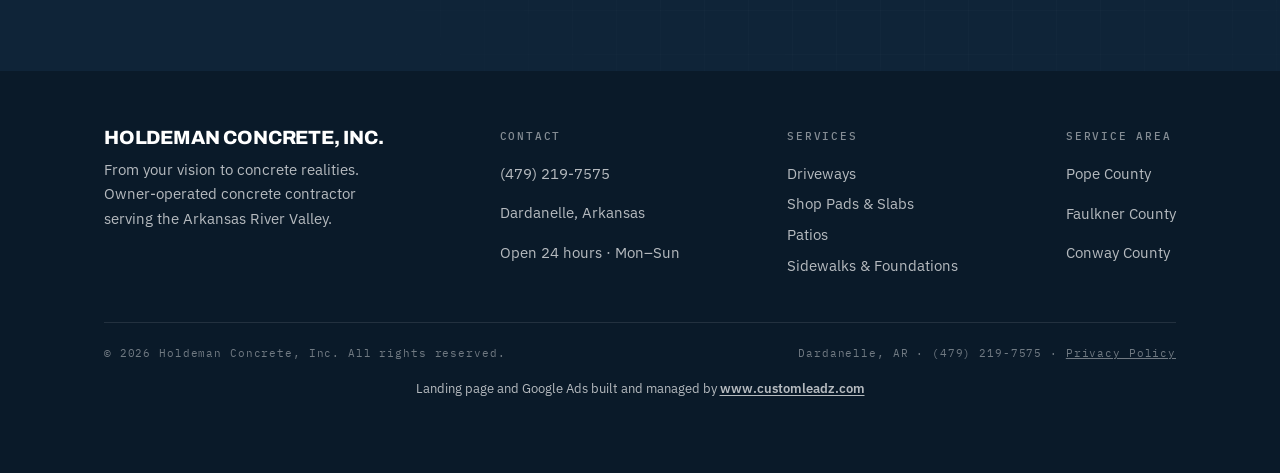
==== commit 816a6a25: "Wire Web3Forms quote form + thank-you page, town swap in H1, lighter images - Quote form on all 3 pa" ====
--- a/index.html
+++ b/index.html
@@ -28,6 +28,7 @@
 <link rel="preconnect" href="https://fonts.googleapis.com">
 <link rel="preconnect" href="https://fonts.gstatic.com" crossorigin>
 <link href="https://fonts.googleapis.com/css2?family=Archivo:wght@500;600;700;800;900&family=IBM+Plex+Mono:wght@400;500;600&family=IBM+Plex+Sans:wght@400;500;600&display=swap" rel="stylesheet">
+<link rel="preload" as="image" href="images/index-hero.webp" fetchpriority="high">
 <link rel="stylesheet" href="css/styles.css">
 <style>
   /* Compact hero so it fits above the fold */
@@ -133,7 +134,7 @@
 <header class="site-header">
   <div class="wrap">
     <a class="brand" href="index.html">
-      <img src="images/logo.png" alt="Holdeman Concrete logo">
+      <img src="images/logo-sm.webp" alt="Holdeman Concrete logo" width="240" height="180">
       <span class="brand-txt"><b>Holdeman Concrete</b><span>From your vision to concrete realities</span></span>
     </a>
     <div class="header-cta">
@@ -150,8 +151,8 @@
   <div class="wrap hero-inner">
     <div class="hero-copy">
       <p class="eyebrow reveal">Dardanelle, Arkansas · Owner-Operated</p>
-      <h1 class="h-xl reveal d1">Holdeman Concrete,<br>serving <span class="accent">Little Rock<br>to Fort Smith</span>.</h1>
-      <p class="lead reveal d2">Holdeman Concrete pours durable, clean-finished flatwork for homeowners and businesses from Little Rock to Fort Smith — driveways, slabs, patios, sidewalks and foundations, backed by the owner on every job.</p>
+      <h1 class="h-xl reveal d1">Concrete contractor<br>serving <span class="accent" data-city>the River Valley</span>.</h1>
+      <p class="lead reveal d2">Holdeman Concrete pours durable, clean-finished flatwork for homeowners and businesses across the Arkansas River Valley — driveways, slabs, patios, sidewalks and foundations, backed by the owner on every job.</p>
       <div class="hero-actions reveal d3">
         <a class="btn btn-primary btn-lg" href="#quote">Get a Free Quote</a>
         <a class="btn btn-ghost btn-lg" href="tel:+14792197575" onclick="gtag('event', 'conversion', {'send_to': 'AW-16885165346/YwOhCPOQx8wcEKLavPM-'});">
@@ -164,7 +165,7 @@
       <div class="frame">
         <span class="corner-tick tl"></span>
         <span class="corner-tick br"></span>
-        <img src="images/index-hero.jpeg" alt="Freshly poured concrete driveway approach at a wooded Arkansas home">
+        <img fetchpriority="high" src="images/index-hero.webp" alt="Freshly poured concrete driveway approach at a wooded Arkansas home">
       </div>
       <span class="hero-tag">Recent pour · Arkansas River Valley</span>
     </div>
@@ -181,8 +182,8 @@
         <p class="lead">One crew, one point of contact, and a finish you can be proud of. Here's what we pour.</p>
       </div>
       <div class="wwd-thumbs">
-        <button type="button" class="wwd-thumb" aria-label="Expand image of a finished concrete driveway"><img src="images/wwd-driveway.jpeg" alt="Finished concrete driveway through a yard"></button>
-        <button type="button" class="wwd-thumb" aria-label="Expand image of a finished concrete pad"><img src="images/wwd-pad.jpeg" alt="Finished concrete pad in an open field"></button>
+        <button type="button" class="wwd-thumb" aria-label="Expand image of a finished concrete driveway"><img loading="lazy" decoding="async" src="images/wwd-driveway.webp" alt="Finished concrete driveway through a yard"></button>
+        <button type="button" class="wwd-thumb" aria-label="Expand image of a finished concrete pad"><img loading="lazy" decoding="async" src="images/wwd-pad.webp" alt="Finished concrete pad in an open field"></button>
       </div>
     </div>
     <div class="services-grid reveal d1">
@@ -252,15 +253,15 @@
       <p class="lead">A look at recent slabs, driveways and flatwork from around the River Valley.</p>
     </div>
     <div class="gallery reveal d1">
-      <figure class="g-tall"><img src="images/wet-finished-slab.jpeg" alt="Freshly finished concrete slab with gravel edge"><figcaption>Slab · fresh finish</figcaption></figure>
-      <figure class="g-wide"><img src="images/residential-driveway-home.jpeg" alt="Concrete driveway wrapping a rural home"><figcaption>Residential driveway</figcaption></figure>
-      <figure class="g-sq"><img src="images/shop-pad-field.jpeg" alt="Large shop pad poured in an open field"><figcaption>Shop pad</figcaption></figure>
-      <figure class="g-sq"><img src="images/sidewalk-pour.jpeg" alt="Concrete sidewalk being poured between two slabs"><figcaption>Sidewalk pour</figcaption></figure>
-      <figure class="g-half"><img src="images/large-slab-cured.jpeg" alt="Large cured concrete slab near a home"><figcaption>Building slab</figcaption></figure>
-      <figure class="g-half"><img src="images/shop-floor-dusk.jpeg" alt="Interior shop floor freshly power-troweled at dusk"><figcaption>Shop floor</figcaption></figure>
-      <figure class="g-sq"><img src="images/driveway-slab-rural.jpeg" alt="Rural concrete driveway slab"><figcaption>Driveway slab</figcaption></figure>
-      <figure class="g-sq"><img src="images/finished-pad-truck.jpeg" alt="Finished concrete pad with work truck"><figcaption>Finished pad</figcaption></figure>
-      <figure class="g-half"><img src="images/patio-flatwork-home.jpeg" alt="Concrete flatwork and patio around a home"><figcaption>Patio &amp; flatwork</figcaption></figure>
+      <figure class="g-tall"><img loading="lazy" decoding="async" src="images/wet-finished-slab.webp" alt="Freshly finished concrete slab with gravel edge"><figcaption>Slab · fresh finish</figcaption></figure>
+      <figure class="g-wide"><img loading="lazy" decoding="async" src="images/residential-driveway-home.webp" alt="Concrete driveway wrapping a rural home"><figcaption>Residential driveway</figcaption></figure>
+      <figure class="g-sq"><img loading="lazy" decoding="async" src="images/shop-pad-field.webp" alt="Large shop pad poured in an open field"><figcaption>Shop pad</figcaption></figure>
+      <figure class="g-sq"><img loading="lazy" decoding="async" src="images/sidewalk-pour.webp" alt="Concrete sidewalk being poured between two slabs"><figcaption>Sidewalk pour</figcaption></figure>
+      <figure class="g-half"><img loading="lazy" decoding="async" src="images/large-slab-cured.webp" alt="Large cured concrete slab near a home"><figcaption>Building slab</figcaption></figure>
+      <figure class="g-half"><img loading="lazy" decoding="async" src="images/shop-floor-dusk.webp" alt="Interior shop floor freshly power-troweled at dusk"><figcaption>Shop floor</figcaption></figure>
+      <figure class="g-sq"><img loading="lazy" decoding="async" src="images/driveway-slab-rural.webp" alt="Rural concrete driveway slab"><figcaption>Driveway slab</figcaption></figure>
+      <figure class="g-sq"><img loading="lazy" decoding="async" src="images/finished-pad-truck.webp" alt="Finished concrete pad with work truck"><figcaption>Finished pad</figcaption></figure>
+      <figure class="g-half"><img loading="lazy" decoding="async" src="images/patio-flatwork-home.webp" alt="Concrete flatwork and patio around a home"><figcaption>Patio &amp; flatwork</figcaption></figure>
     </div>
   </div>
 </section>
@@ -328,10 +329,17 @@
         </div>
       </div>
     </div>
-    <form class="quote-form reveal d1" action="https://formspree.io/f/YOUR_FORM_ID" method="POST">
+    <form class="quote-form reveal d1" action="https://api.web3forms.com/submit" method="POST">
+      <input type="hidden" name="access_key" value="3a586ef7-0542-4174-b5fc-cb3322b04806">
+      <input type="hidden" name="subject" value="New quote request — Holdeman Concrete (Concrete Contractor)">
+      <input type="hidden" name="from_name" value="Holdeman Concrete Landing Page">
+      <input type="hidden" name="redirect" value="https://holdeman-concrete.vercel.app/thank-you">
+      <input type="hidden" name="ad_location" value="">
+      <input type="checkbox" name="botcheck" tabindex="-1" autocomplete="off" style="display:none">
+      <input type="hidden" name="page" value="Concrete Contractor">
       <div class="frow">
-        <div class="field"><label for="name">Name</label><input id="name" name="name" type="text" placeholder="Your name" required></div>
-        <div class="field"><label for="phone">Phone</label><input id="phone" name="phone" type="tel" placeholder="(479) 000-0000" required></div>
+        <div class="field"><label for="name">Name</label><input id="name" name="name" type="text" placeholder="Your name" required autocomplete="name"></div>
+        <div class="field"><label for="phone">Phone</label><input id="phone" name="phone" type="tel" placeholder="(479) 000-0000" required autocomplete="tel"></div>
       </div>
       <div class="field"><label for="service">Project Type</label>
         <select id="service" name="service">
@@ -342,6 +350,7 @@
       <div class="field"><label for="details">Project Details</label><textarea id="details" name="details" rows="4" placeholder="Rough size, location, and what you have in mind…"></textarea></div>
       <button type="submit" class="btn btn-primary">Request My Free Quote</button>
       <p class="form-note">No obligation · We typically respond same day</p>
+      <p class="form-error" role="alert" hidden style="margin:.8rem 0 0;text-align:center;color:#ffd9c9;font-size:.9rem">That didn't send. Please call <a href="tel:+14792197575" style="text-decoration:underline">(479) 219-7575</a>.</p>
     </form>
   </div>
 </section>
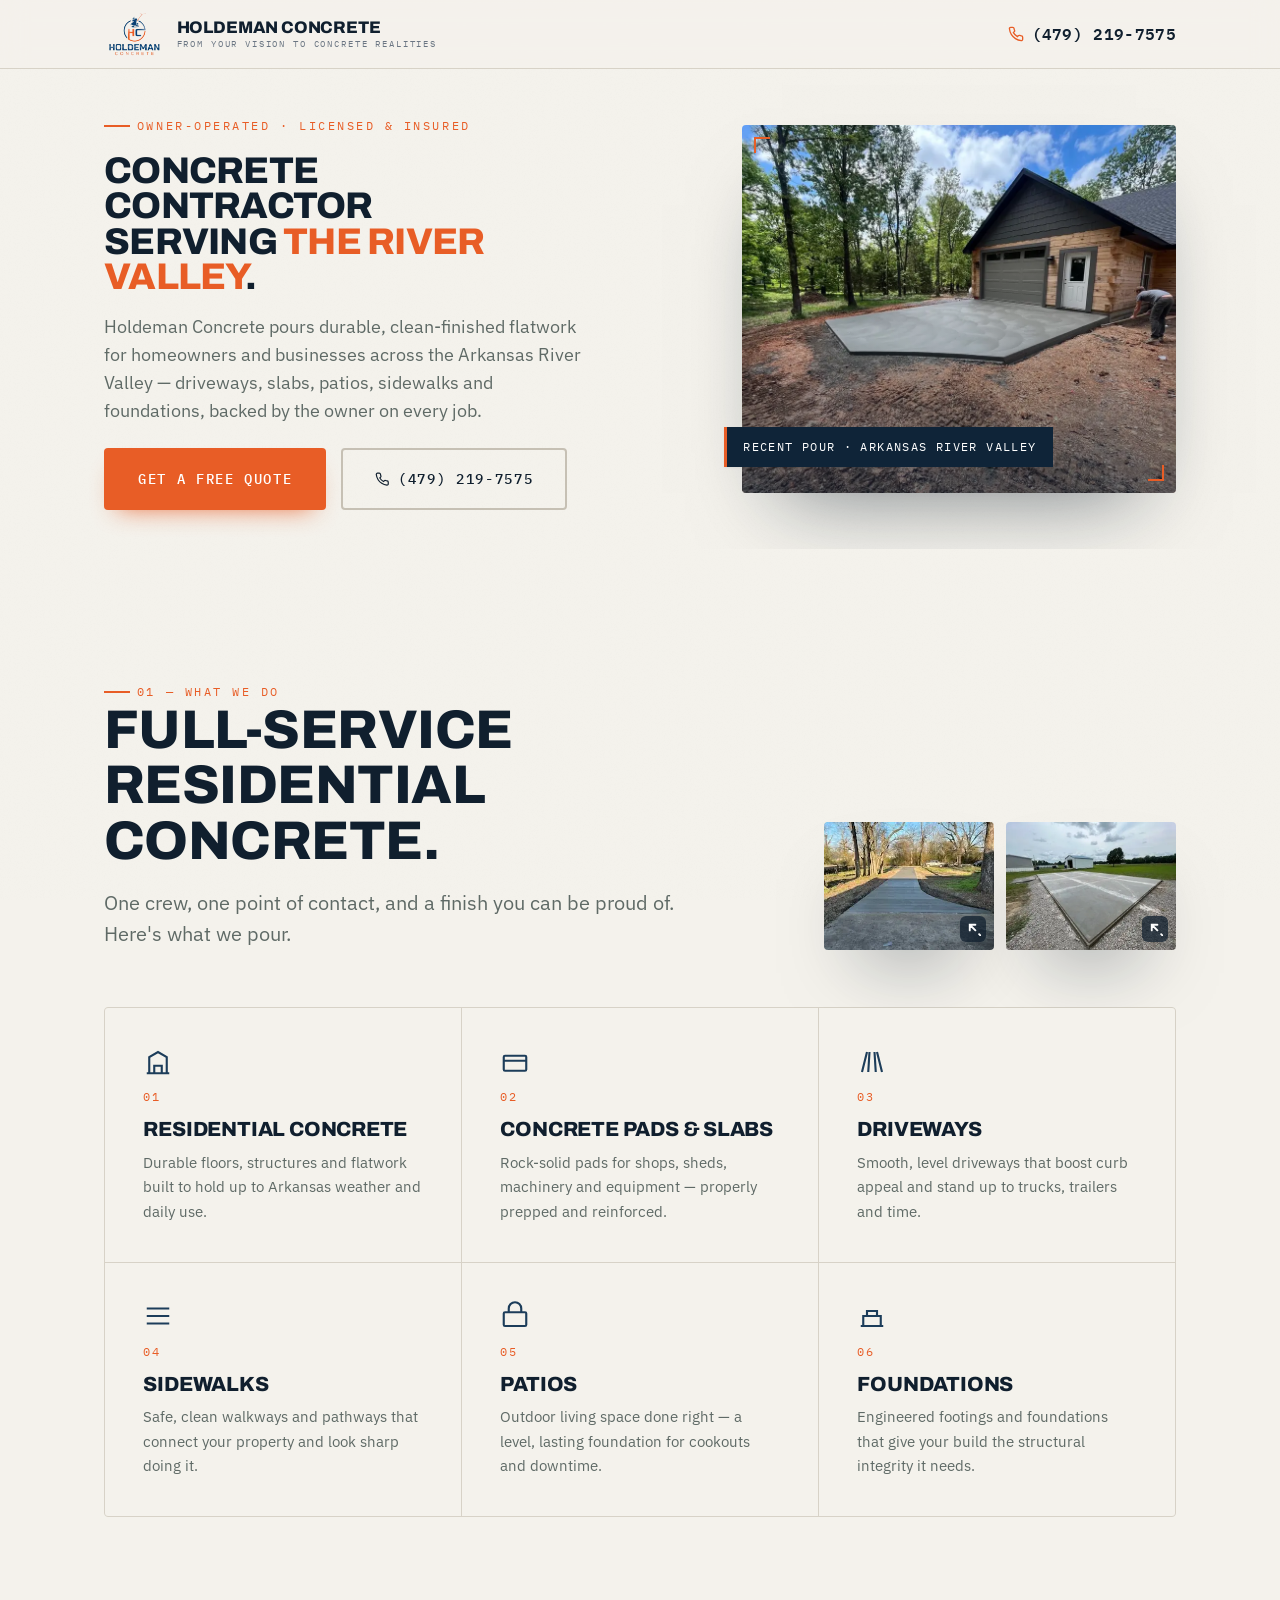
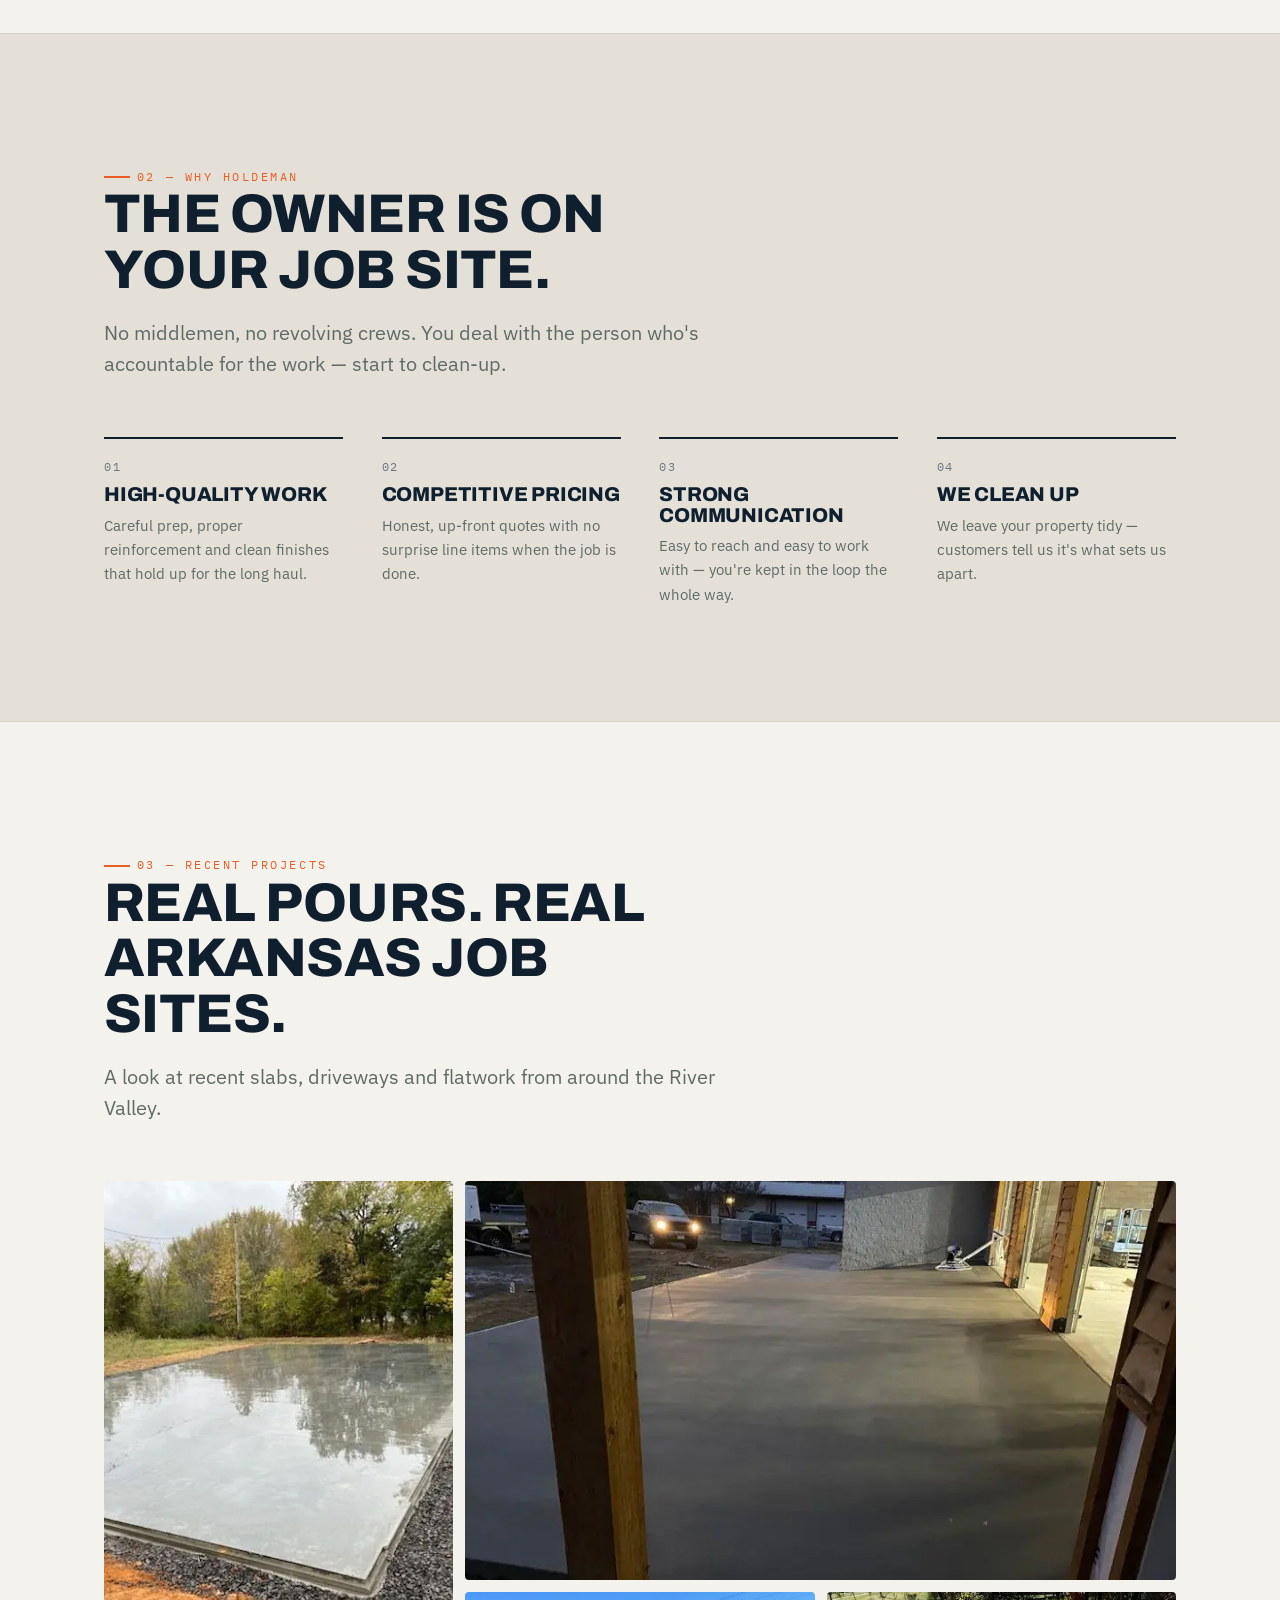
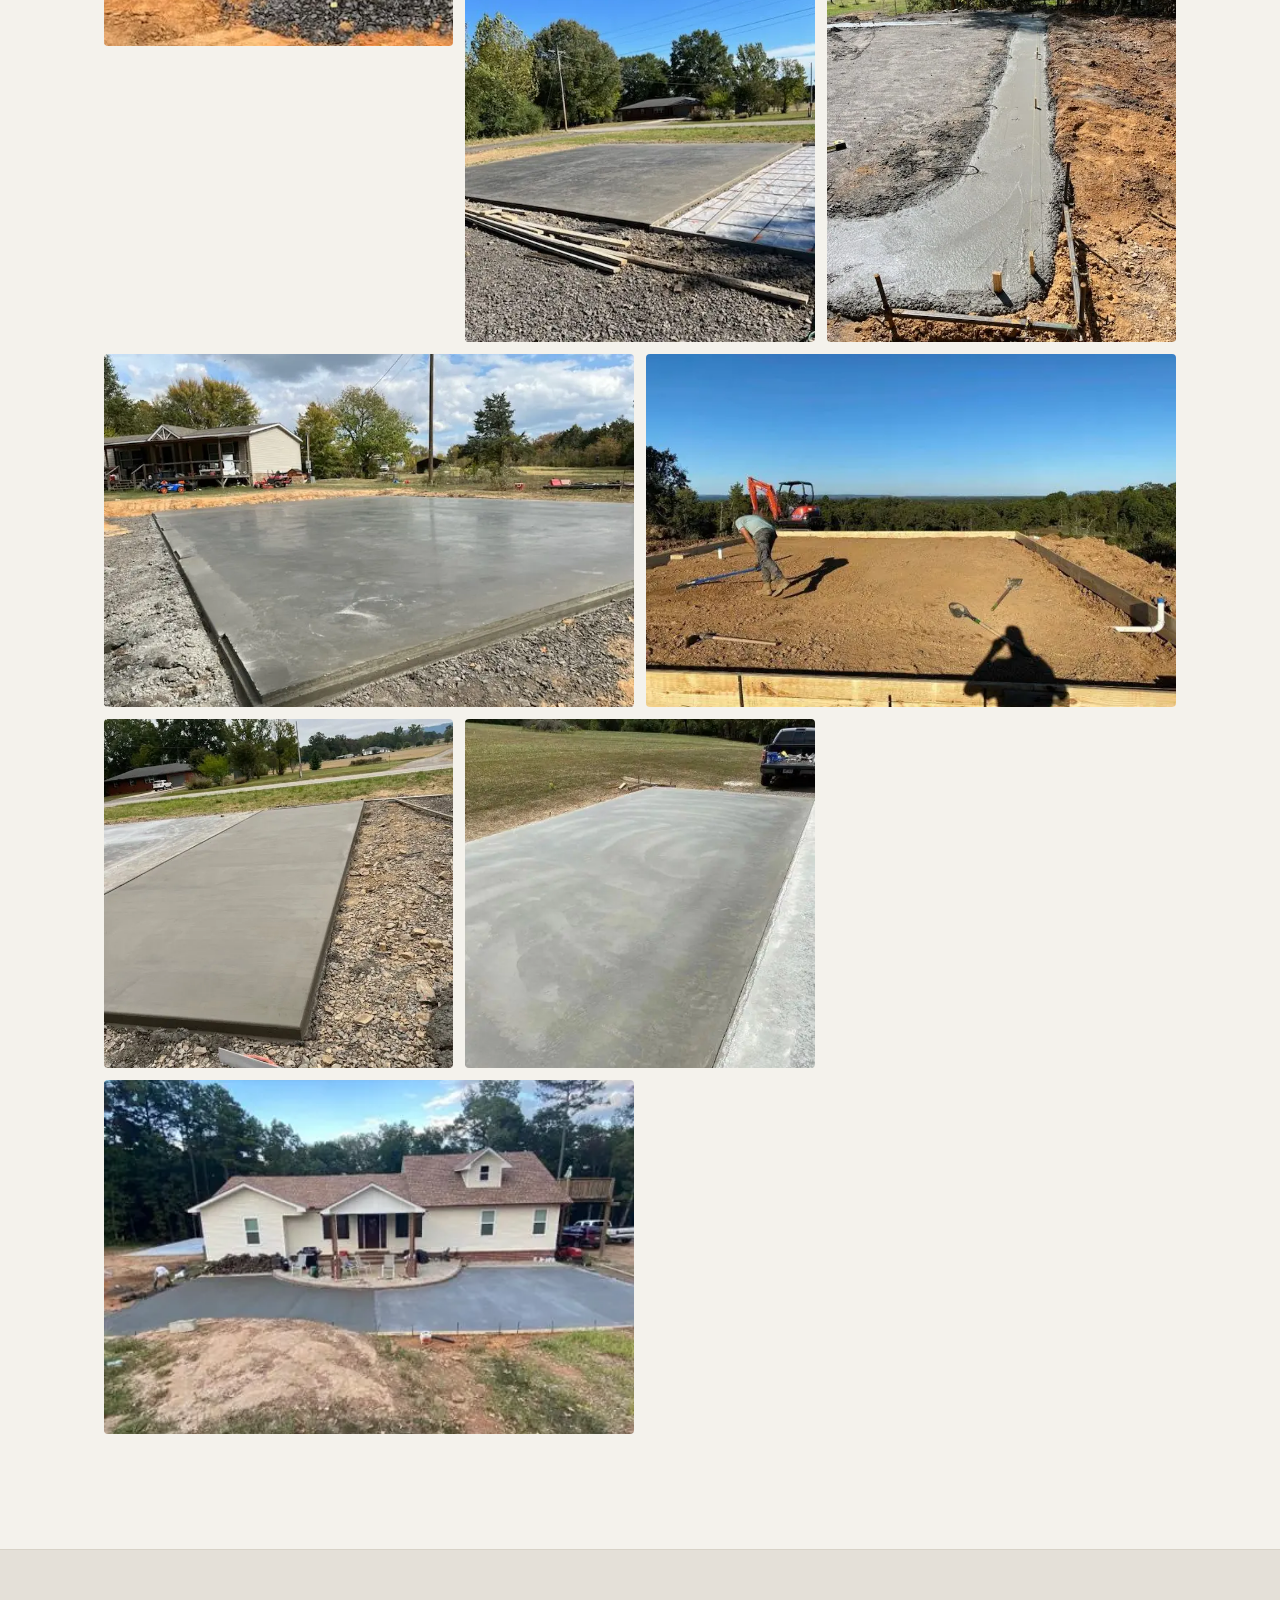
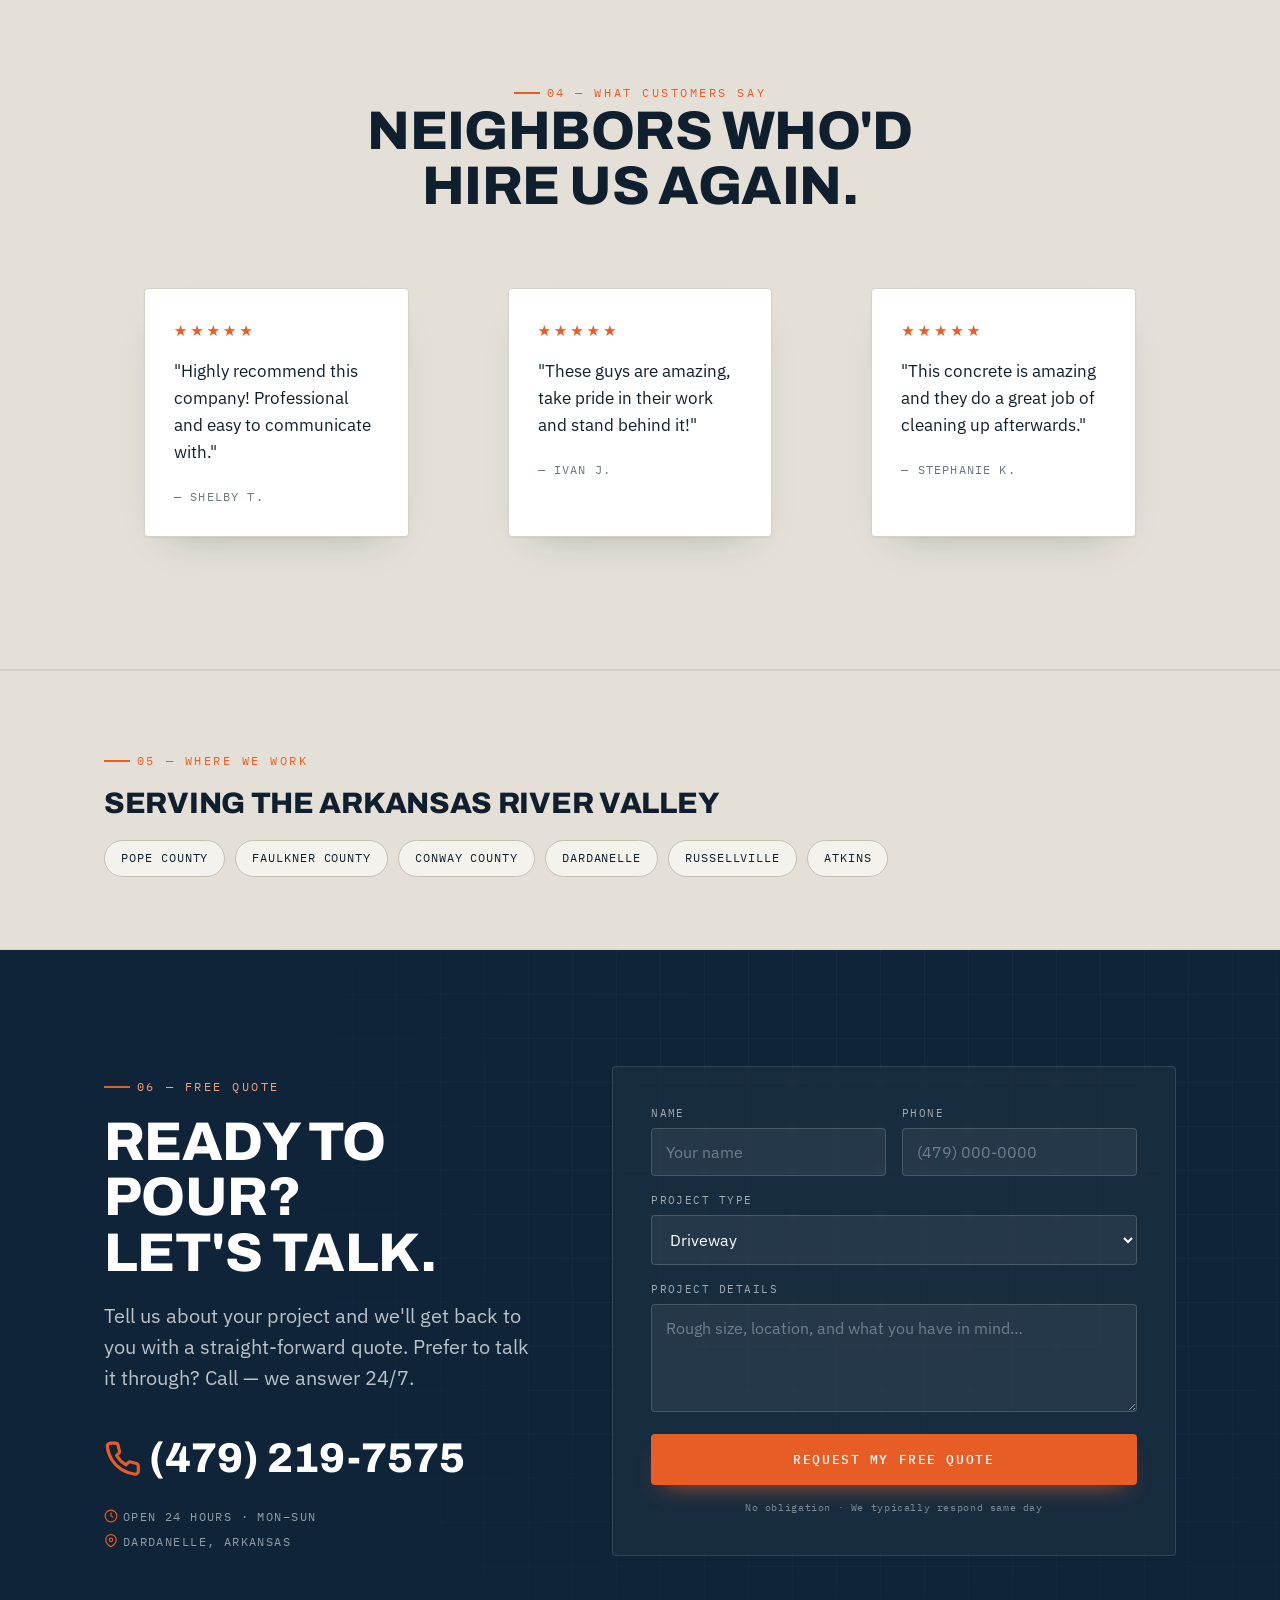
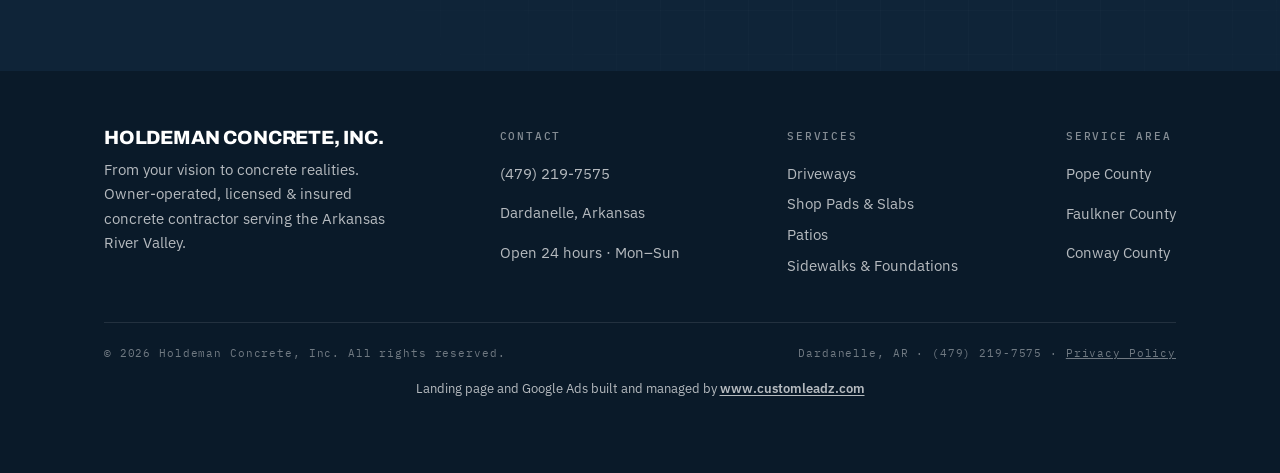
==== commit 7ca52c54: "Add Licensed & insured to all four pages (hero + footer line) Co-Authored-By: Claude Fable 5.2 <nore" ====
--- a/index.html
+++ b/index.html
@@ -150,7 +150,7 @@
 <section class="hero hero-tight">
   <div class="wrap hero-inner">
     <div class="hero-copy">
-      <p class="eyebrow reveal">Dardanelle, Arkansas · Owner-Operated</p>
+      <p class="eyebrow reveal">Owner-Operated · Licensed &amp; Insured</p>
       <h1 class="h-xl reveal d1">Concrete contractor<br>serving <span class="accent" data-city>the River Valley</span>.</h1>
       <p class="lead reveal d2">Holdeman Concrete pours durable, clean-finished flatwork for homeowners and businesses across the Arkansas River Valley — driveways, slabs, patios, sidewalks and foundations, backed by the owner on every job.</p>
       <div class="hero-actions reveal d3">
@@ -361,7 +361,7 @@
     <div class="footer-grid">
       <div class="foot-col">
         <span class="brand-txt"><b style="font-family:var(--display);font-size:1.2rem;text-transform:uppercase">Holdeman Concrete, Inc.</b></span>
-        <p style="margin-top:.6rem;max-width:32ch">From your vision to concrete realities. Owner-operated concrete contractor serving the Arkansas River Valley.</p>
+        <p style="margin-top:.6rem;max-width:32ch">From your vision to concrete realities. Owner-operated, licensed &amp; insured concrete contractor serving the Arkansas River Valley.</p>
       </div>
       <div class="foot-col">
         <h4>Contact</h4>
